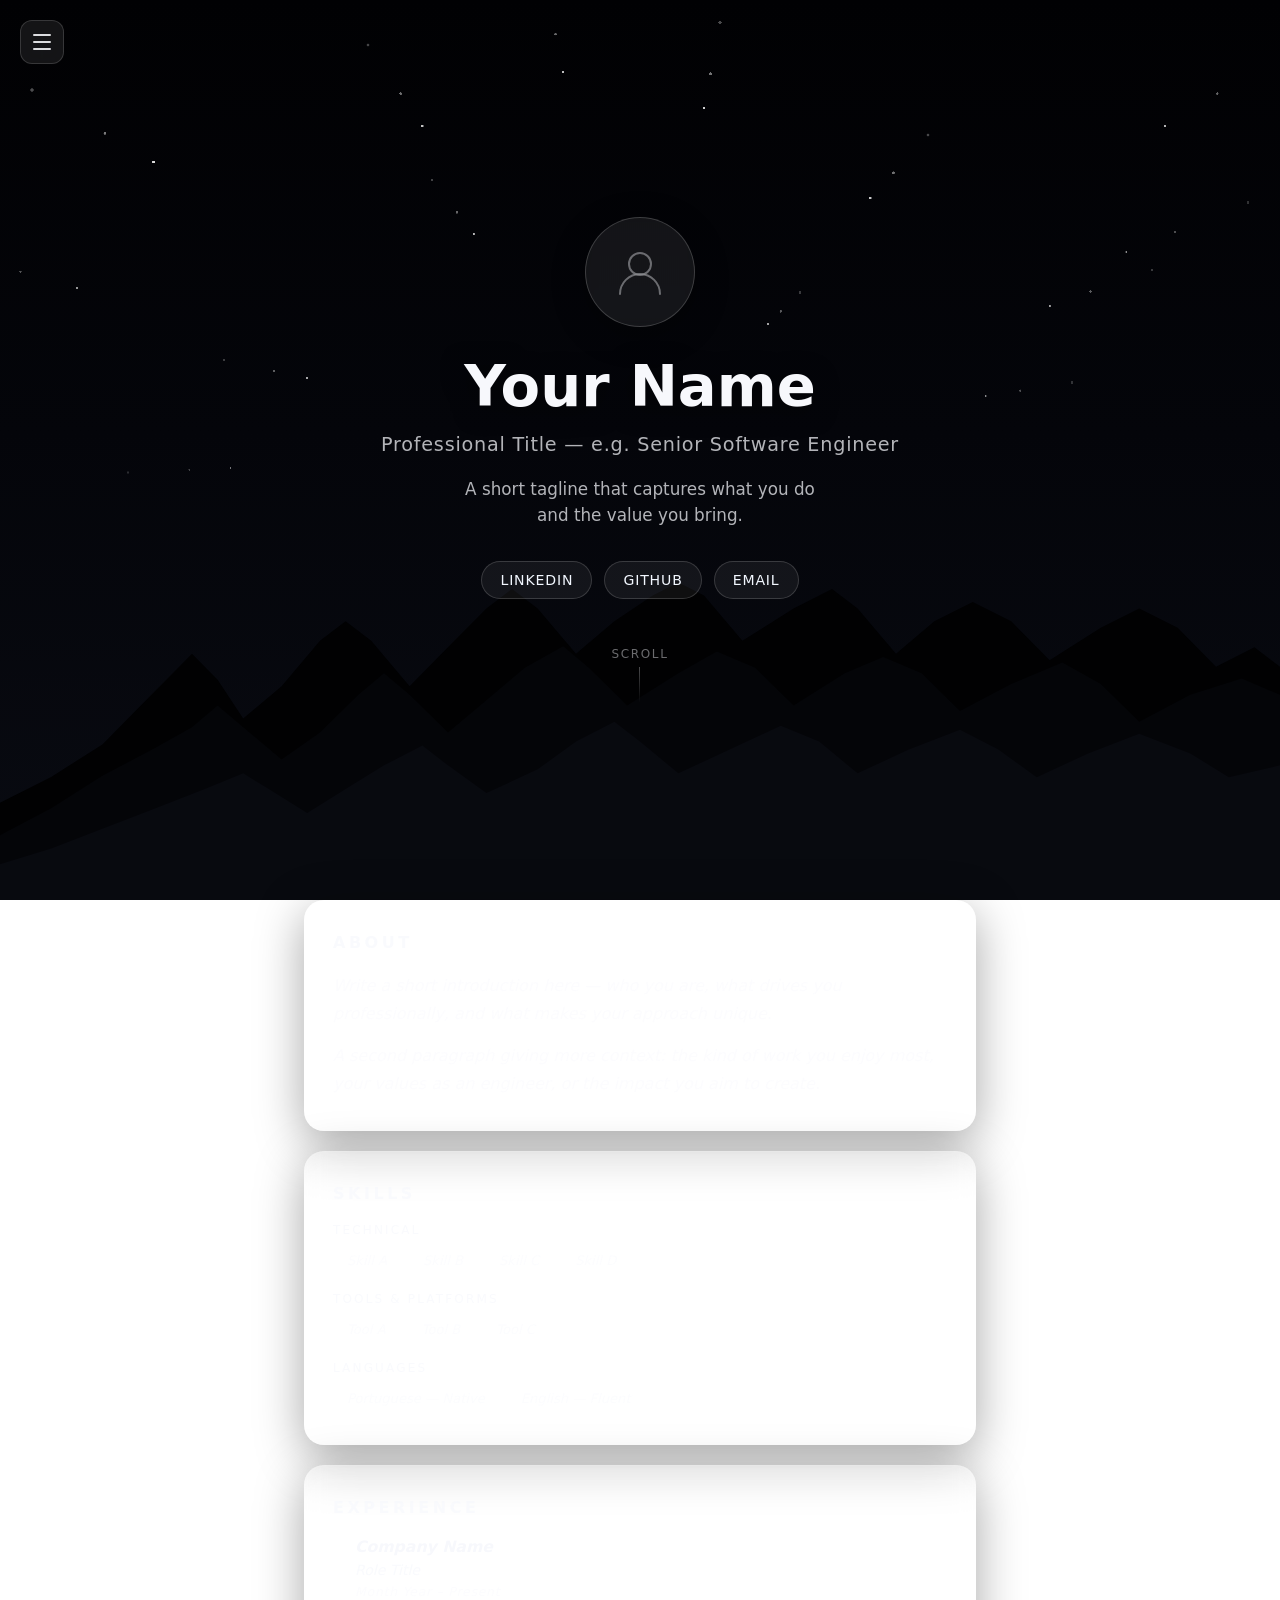
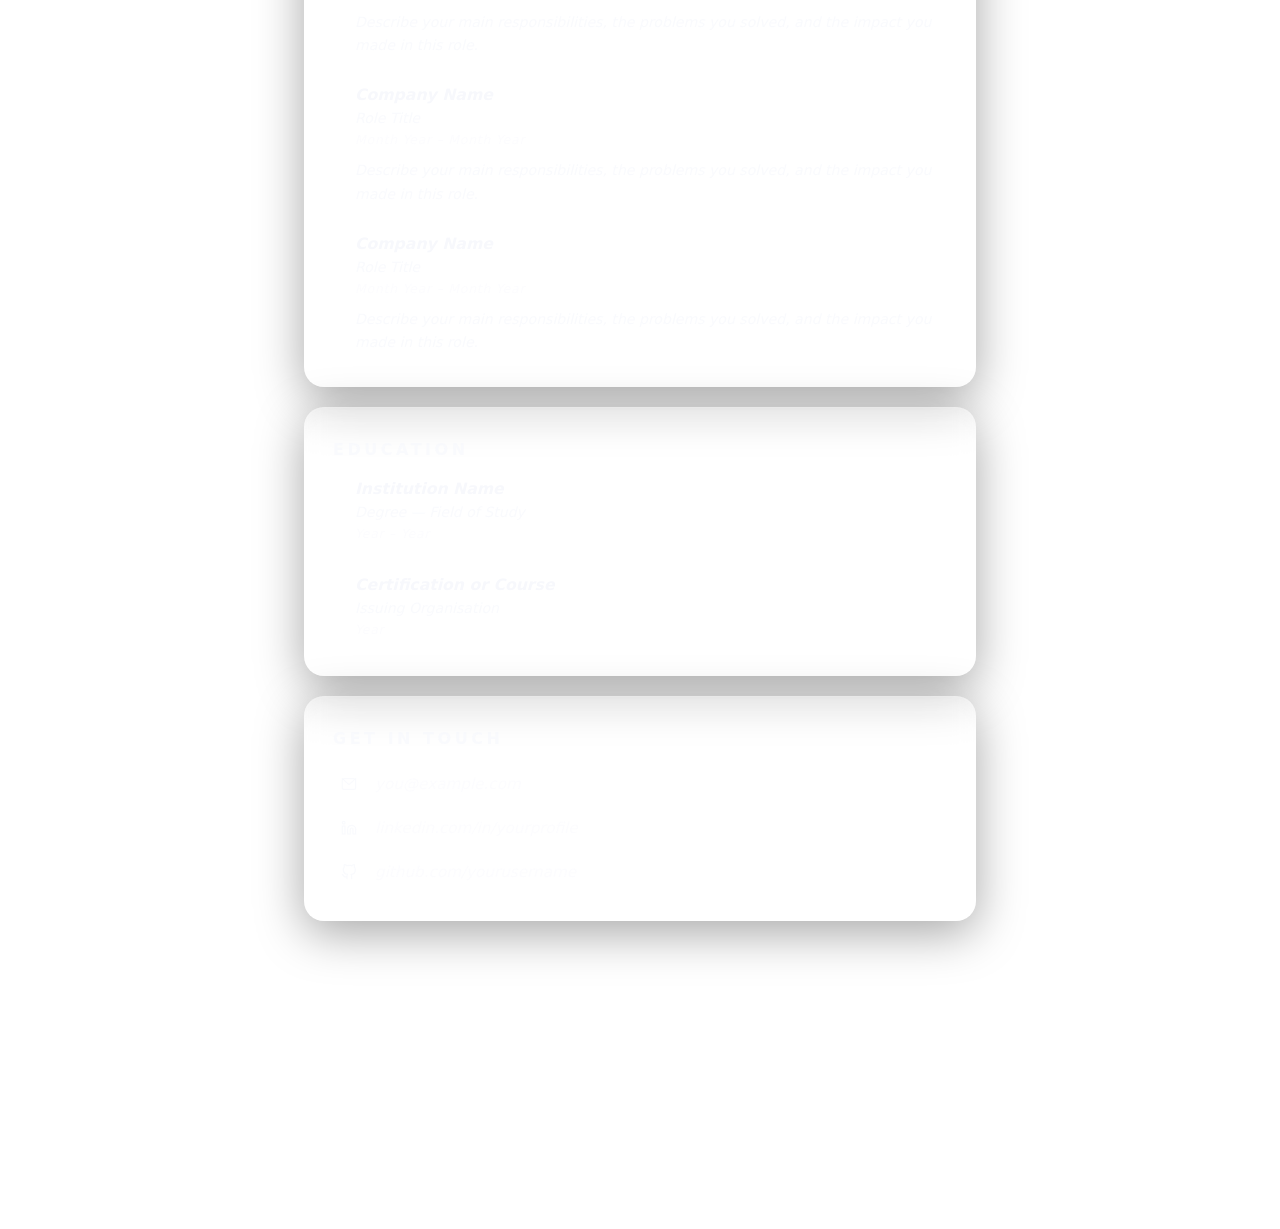
==== aboutme/index.html @ 467efc64 "Menu and about Me page" ====
<!doctype html>
<html lang="en">
<head>
  <meta charset="utf-8">
  <meta name="viewport" content="width=device-width, initial-scale=1">
  <title>About Me — Nando Labs</title>
  <style>
    :root {
      --text: #f7f8fc;
      --muted: rgba(247, 248, 252, 0.72);
      --accent: #f2f7ff;
      --panel: rgba(255,255,255,0.05);
      --panel-border: rgba(255,255,255,0.12);
      --sky-top: #010103;
      --sky-mid: #04050a;
      --sky-bottom: #090b12;
    }

    body.day {
      --sky-top: #1a6db5;
      --sky-mid: #5ba3d0;
      --sky-bottom: #a8d4f0;
    }

    * { box-sizing: border-box; }
    html, body { margin: 0; }

    body {
      font-family: Inter, ui-sans-serif, system-ui, -apple-system, BlinkMacSystemFont, "Segoe UI", sans-serif;
      color: var(--text);
      background: linear-gradient(180deg, var(--sky-top) 0%, var(--sky-mid) 48%, var(--sky-bottom) 100%);
      background-attachment: fixed;
      min-height: 100vh;
    }

    /* Fixed background layer */
    .bg-layer {
      position: fixed;
      inset: 0;
      z-index: 0;
      overflow: hidden;
      pointer-events: none;
    }

    .stars,
    .stars::before,
    .stars::after {
      content: "";
      position: absolute;
      inset: 0;
      background-image:
        radial-gradient(circle at 12% 18%, rgba(255,255,255,.95) 0 1.2px, transparent 1.4px),
        radial-gradient(circle at 24% 42%, rgba(255,255,255,.72) 0 1px, transparent 1.2px),
        radial-gradient(circle at 68% 22%, rgba(255,255,255,.88) 0 1.1px, transparent 1.3px),
        radial-gradient(circle at 82% 34%, rgba(255,255,255,.7) 0 1px, transparent 1.2px),
        radial-gradient(circle at 55% 12%, rgba(255,255,255,.9) 0 1.2px, transparent 1.4px),
        radial-gradient(circle at 91% 14%, rgba(255,255,255,.78) 0 1px, transparent 1.2px),
        radial-gradient(circle at 37% 26%, rgba(255,255,255,.8) 0 1px, transparent 1.2px),
        radial-gradient(circle at 6% 32%, rgba(255,255,255,.65) 0 .9px, transparent 1.1px),
        radial-gradient(circle at 44% 8%, rgba(255,255,255,.82) 0 1px, transparent 1.2px),
        radial-gradient(circle at 77% 44%, rgba(255,255,255,.6) 0 .9px, transparent 1.1px),
        radial-gradient(circle at 18% 52%, rgba(255,255,255,.5) 0 .8px, transparent 1px),
        radial-gradient(circle at 60% 36%, rgba(255,255,255,.7) 0 1px, transparent 1.2px),
        radial-gradient(circle at 33% 14%, rgba(255,255,255,.85) 0 1.1px, transparent 1.3px),
        radial-gradient(circle at 88% 28%, rgba(255,255,255,.6) 0 .9px, transparent 1.1px);
      z-index: 1;
      opacity: .9;
    }

    .stars::before { transform: scale(1.1); opacity: .55; filter: blur(.2px); }
    .stars::after  { transform: scale(1.25); opacity: .35; filter: blur(.4px); }

    body.day .stars,
    body.day .stars::before,
    body.day .stars::after { display: none; }

    .mountains,
    .mountains::before,
    .mountains::after {
      position: absolute;
      left: 0;
      right: 0;
      bottom: 0;
      content: "";
      z-index: 3;
    }

    .mountains {
      height: 36vh;
      background: #020203;
      clip-path: polygon(
        0 100%, 0 70%,
        4% 62%, 8% 52%, 11% 40%, 13% 32%, 15% 24%, 17% 32%, 19% 44%,
        22% 34%, 25% 20%, 27% 14%, 29% 20%, 32% 34%,
        35% 22%, 38% 10%, 40% 4%, 42% 10%, 45% 24%,
        48% 14%, 51% 6%, 53% 2%, 55% 6%, 58% 20%,
        62% 10%, 65% 4%, 67% 10%, 70% 24%,
        73% 14%, 76% 8%, 79% 14%, 82% 26%,
        86% 16%, 89% 10%, 92% 16%, 95% 28%,
        98% 22%, 100% 28%, 100% 100%
      );
      opacity: .95;
    }

    .mountains::before {
      height: 30vh;
      background: #06070a;
      clip-path: polygon(
        0 100%, 0 76%,
        4% 66%, 8% 54%, 12% 44%, 15% 36%, 17% 28%, 19% 36%, 22% 48%,
        25% 38%, 28% 24%, 30% 16%, 32% 24%, 35% 38%,
        38% 26%, 41% 14%, 44% 6%, 46% 14%, 49% 28%,
        53% 16%, 56% 8%, 59% 14%, 62% 28%,
        66% 16%, 69% 10%, 72% 16%, 75% 30%,
        79% 20%, 83% 12%, 86% 20%, 89% 34%,
        93% 24%, 97% 18%, 100% 24%, 100% 100%
      );
      opacity: .9;
    }

    .mountains::after {
      height: 22vh;
      background: #0b0d13;
      clip-path: polygon(
        0 100%, 0 82%,
        4% 74%, 8% 64%, 12% 54%, 16% 44%, 19% 36%, 21% 44%, 24% 56%,
        27% 44%, 30% 32%, 33% 22%, 35% 32%, 38% 46%,
        42% 34%, 45% 20%, 48% 10%, 50% 20%, 53% 36%,
        57% 24%, 61% 12%, 64% 20%, 67% 36%,
        71% 24%, 75% 14%, 78% 24%, 81% 38%,
        85% 26%, 89% 16%, 93% 26%, 96% 38%,
        100% 32%, 100% 100%
      );
      opacity: .75;
    }

    body.day .mountains { background: linear-gradient(180deg, #8BA8B4 0%, #6A8A96 100%); opacity: .88; }
    body.day .mountains::before { background: linear-gradient(180deg, #4A6B40 0%, #354E2C 100%); opacity: .95; }
    body.day .mountains::after  { background: linear-gradient(180deg, #2D4220 0%, #1C2C14 100%); opacity: 1; }

    .sun {
      position: absolute;
      top: 8%;
      right: 8%;
      width: clamp(55px, 7vw, 100px);
      height: clamp(55px, 7vw, 100px);
      border-radius: 50%;
      background: radial-gradient(circle, #fffde0 0%, #ffe566 30%, #ffb700 60%, transparent 78%);
      box-shadow:
        0 0 clamp(30px,4vw,55px) clamp(14px,2vw,28px) rgba(255,205,50,.38),
        0 0 clamp(70px,9vw,120px) clamp(35px,5vw,65px) rgba(255,165,0,.16);
      z-index: 2;
      display: none;
    }
    body.day .sun { display: block; }

    #star-canvas {
      position: absolute;
      inset: 0;
      width: 100%;
      height: 100%;
      z-index: 2;
    }
    body.day #star-canvas { display: none; }

    /* Navigation */
    .nav {
      position: fixed;
      top: 20px;
      left: 20px;
      z-index: 200;
    }

    .nav-toggle {
      width: 44px;
      height: 44px;
      padding: 0;
      background: rgba(255,255,255,.08);
      border: 1px solid rgba(255,255,255,.15);
      border-radius: 12px;
      cursor: pointer;
      display: flex;
      flex-direction: column;
      align-items: center;
      justify-content: center;
      gap: 5px;
      backdrop-filter: blur(8px);
    }

    .nav-toggle span {
      display: block;
      width: 18px;
      height: 2px;
      background: rgba(247,248,252,.88);
      border-radius: 999px;
      transition: transform .22s ease, opacity .2s ease;
      transform-origin: center;
    }

    .nav-toggle[aria-expanded="true"] span:nth-child(1) { transform: translateY(7px) rotate(45deg); }
    .nav-toggle[aria-expanded="true"] span:nth-child(2) { opacity: 0; transform: scaleX(0); }
    .nav-toggle[aria-expanded="true"] span:nth-child(3) { transform: translateY(-7px) rotate(-45deg); }

    .nav-menu {
      position: absolute;
      top: calc(100% + 8px);
      left: 0;
      min-width: 160px;
      background: rgba(255,255,255,.07);
      backdrop-filter: blur(14px);
      border: 1px solid rgba(255,255,255,.13);
      border-radius: 14px;
      padding: 6px;
      display: flex;
      flex-direction: column;
      gap: 2px;
      opacity: 0;
      pointer-events: none;
      transform: translateY(-6px);
      transition: opacity .18s ease, transform .18s ease;
    }

    .nav-menu.open { opacity: 1; pointer-events: all; transform: translateY(0); }

    .nav-link {
      display: block;
      padding: 10px 14px;
      color: rgba(247,248,252,.82);
      text-decoration: none;
      font-size: 14px;
      border-radius: 8px;
      letter-spacing: .02em;
      transition: background .14s, color .14s;
    }

    .nav-link:hover  { background: rgba(255,255,255,.1); color: #fff; }
    .nav-link.active { background: rgba(255,255,255,.12); color: #fff; }

    /* Content */
    .content {
      position: relative;
      z-index: 10;
      max-width: 720px;
      margin: 0 auto;
      padding: 0 24px 32vh;
    }

    /* Hero */
    .hero {
      min-height: 100vh;
      display: flex;
      flex-direction: column;
      align-items: center;
      justify-content: center;
      text-align: center;
      padding: 80px 0 60px;
      gap: 0;
    }

    .avatar {
      width: 110px;
      height: 110px;
      border-radius: 50%;
      background: rgba(255,255,255,.07);
      border: 1px solid rgba(255,255,255,.18);
      backdrop-filter: blur(6px);
      display: flex;
      align-items: center;
      justify-content: center;
      margin-bottom: 28px;
      box-shadow: 0 8px 32px rgba(0,0,0,.35);
      overflow: hidden;
    }

    .avatar svg { width: 56px; height: 56px; opacity: .55; }

    .hero h1 {
      margin: 0 0 10px;
      font-size: clamp(2rem, 5vw, 3.6rem);
      font-weight: 700;
      line-height: 1.1;
      text-shadow: 0 4px 24px rgba(0,0,0,.55);
    }

    .hero-title {
      margin: 0 0 14px;
      font-size: clamp(.95rem, 2vw, 1.2rem);
      color: var(--muted);
      letter-spacing: .04em;
    }

    .hero-tagline {
      margin: 0 0 32px;
      font-size: clamp(.9rem, 1.8vw, 1.05rem);
      color: var(--muted);
      max-width: 36ch;
      line-height: 1.6;
    }

    .hero-links {
      display: flex;
      gap: 12px;
      flex-wrap: wrap;
      justify-content: center;
    }

    .hero-link {
      display: inline-flex;
      align-items: center;
      gap: 7px;
      padding: 10px 18px;
      border-radius: 999px;
      font-size: .88rem;
      letter-spacing: .06em;
      text-transform: uppercase;
      color: var(--accent);
      background: rgba(255,255,255,.06);
      border: 1px solid rgba(255,255,255,.16);
      text-decoration: none;
      transition: background .15s, border-color .15s;
    }

    .hero-link:hover {
      background: rgba(255,255,255,.12);
      border-color: rgba(255,255,255,.28);
    }

    .scroll-hint {
      margin-top: 48px;
      display: flex;
      flex-direction: column;
      align-items: center;
      gap: 6px;
      color: var(--muted);
      font-size: .75rem;
      letter-spacing: .14em;
      text-transform: uppercase;
      opacity: .6;
    }

    .scroll-hint::after {
      content: "";
      display: block;
      width: 1px;
      height: 36px;
      background: linear-gradient(180deg, rgba(247,248,252,.5), transparent);
    }

    /* Section cards */
    .section {
      margin-bottom: 20px;
      padding: 32px 28px;
      border: 1px solid var(--panel-border);
      background: var(--panel);
      backdrop-filter: blur(10px);
      border-radius: 20px;
      box-shadow: 0 12px 48px rgba(0,0,0,.35);
    }

    body.day .section {
      --panel: rgba(10,30,80,0.28);
      --panel-border: rgba(255,255,255,0.18);
      box-shadow: 0 12px 48px rgba(0,15,60,.22);
    }

    .section h2 {
      margin: 0 0 20px;
      font-size: 1rem;
      font-weight: 600;
      letter-spacing: .22em;
      text-transform: uppercase;
      color: var(--muted);
    }

    /* Placeholder text style */
    .placeholder {
      color: rgba(247,248,252,.38);
      font-style: italic;
    }

    p { margin: 0 0 14px; line-height: 1.75; }
    p:last-child { margin-bottom: 0; }

    /* Skills */
    .skill-group { margin-bottom: 18px; }
    .skill-group:last-child { margin-bottom: 0; }

    .skill-label {
      display: block;
      font-size: .75rem;
      letter-spacing: .18em;
      text-transform: uppercase;
      color: var(--muted);
      margin-bottom: 10px;
    }

    .pills {
      display: flex;
      flex-wrap: wrap;
      gap: 8px;
    }

    .pill {
      padding: 5px 13px;
      border-radius: 999px;
      font-size: .82rem;
      background: rgba(255,255,255,.07);
      border: 1px solid rgba(255,255,255,.12);
      color: rgba(247,248,252,.82);
    }

    .pill.placeholder {
      opacity: .45;
      font-style: italic;
      border-style: dashed;
    }

    /* Timeline */
    .timeline { display: flex; flex-direction: column; gap: 28px; }

    .tl-entry {
      display: grid;
      grid-template-columns: 1fr;
      gap: 6px;
      padding-left: 20px;
      border-left: 2px solid rgba(255,255,255,.12);
      position: relative;
    }

    .tl-entry::before {
      content: "";
      position: absolute;
      left: -5px;
      top: 6px;
      width: 8px;
      height: 8px;
      border-radius: 50%;
      background: rgba(255,255,255,.35);
    }

    .tl-org {
      font-weight: 600;
      font-size: .98rem;
      color: var(--text);
    }

    .tl-role {
      font-size: .88rem;
      color: var(--muted);
    }

    .tl-date {
      font-size: .78rem;
      letter-spacing: .06em;
      color: rgba(247,248,252,.4);
      margin-bottom: 6px;
    }

    .tl-desc {
      font-size: .88rem;
      color: var(--muted);
      line-height: 1.65;
      margin: 0;
    }

    /* Contact */
    .contact-list {
      display: flex;
      flex-direction: column;
      gap: 12px;
    }

    .contact-link {
      display: inline-flex;
      align-items: center;
      gap: 10px;
      color: rgba(247,248,252,.78);
      text-decoration: none;
      font-size: .95rem;
      transition: color .14s;
    }

    .contact-link:hover { color: #fff; }

    .contact-link .icon {
      width: 32px;
      height: 32px;
      border-radius: 8px;
      background: rgba(255,255,255,.07);
      border: 1px solid rgba(255,255,255,.12);
      display: flex;
      align-items: center;
      justify-content: center;
      flex-shrink: 0;
    }

    .contact-link .icon svg { width: 16px; height: 16px; }

    @media (max-width: 640px) {
      .content { padding: 0 16px 32vh; }
      .section  { padding: 24px 18px; border-radius: 16px; }
      .hero h1  { font-size: 2rem; }
    }
  </style>
</head>
<body>
  <div class="bg-layer" aria-hidden="true">
    <div class="stars"></div>
    <div class="mountains"></div>
    <div class="sun"></div>
    <canvas id="star-canvas"></canvas>
  </div>

  <nav class="nav" aria-label="Main navigation">
    <button class="nav-toggle" id="nav-toggle" aria-expanded="false" aria-label="Toggle navigation">
      <span></span><span></span><span></span>
    </button>
    <div class="nav-menu" id="nav-menu" role="menu">
      <a href="/" class="nav-link" role="menuitem">Home</a>
      <a href="/aboutme/" class="nav-link active" role="menuitem">About me</a>
    </div>
  </nav>

  <main class="content">

    <!-- Hero -->
    <section class="hero">
      <div class="avatar" aria-label="Profile photo placeholder">
        <svg viewBox="0 0 56 56" fill="none" xmlns="http://www.w3.org/2000/svg" aria-hidden="true">
          <circle cx="28" cy="20" r="11" stroke="rgba(247,248,252,.7)" stroke-width="2"/>
          <path d="M8 50c0-11.046 8.954-20 20-20s20 8.954 20 20" stroke="rgba(247,248,252,.7)" stroke-width="2" stroke-linecap="round"/>
        </svg>
      </div>
      <h1>Your Name</h1>
      <p class="hero-title">Professional Title &mdash; e.g. Senior Software Engineer</p>
      <p class="hero-tagline">A short tagline that captures what you do and the value you bring.</p>
      <div class="hero-links">
        <a href="#" class="hero-link">LinkedIn</a>
        <a href="#" class="hero-link">GitHub</a>
        <a href="mailto:#" class="hero-link">Email</a>
      </div>
      <div class="scroll-hint">Scroll</div>
    </section>

    <!-- About -->
    <section class="section" aria-label="About">
      <h2>About</h2>
      <p class="placeholder">Write a short introduction here — who you are, what drives you professionally, and what makes your approach unique.</p>
      <p class="placeholder">A second paragraph giving more context: the kind of work you enjoy most, your values as an engineer, or the impact you aim to create.</p>
    </section>

    <!-- Skills -->
    <section class="section" aria-label="Skills">
      <h2>Skills</h2>
      <div class="skill-group">
        <span class="skill-label">Technical</span>
        <div class="pills">
          <span class="pill placeholder">Skill A</span>
          <span class="pill placeholder">Skill B</span>
          <span class="pill placeholder">Skill C</span>
          <span class="pill placeholder">Skill D</span>
        </div>
      </div>
      <div class="skill-group">
        <span class="skill-label">Tools &amp; Platforms</span>
        <div class="pills">
          <span class="pill placeholder">Tool A</span>
          <span class="pill placeholder">Tool B</span>
          <span class="pill placeholder">Tool C</span>
        </div>
      </div>
      <div class="skill-group">
        <span class="skill-label">Languages</span>
        <div class="pills">
          <span class="pill placeholder">Portuguese — Native</span>
          <span class="pill placeholder">English — Fluent</span>
        </div>
      </div>
    </section>

    <!-- Experience -->
    <section class="section" aria-label="Experience">
      <h2>Experience</h2>
      <div class="timeline">
        <div class="tl-entry">
          <span class="tl-org placeholder">Company Name</span>
          <span class="tl-role placeholder">Role Title</span>
          <span class="tl-date placeholder">Month Year &ndash; Present</span>
          <p class="tl-desc placeholder">Describe your main responsibilities, the problems you solved, and the impact you made in this role.</p>
        </div>
        <div class="tl-entry">
          <span class="tl-org placeholder">Company Name</span>
          <span class="tl-role placeholder">Role Title</span>
          <span class="tl-date placeholder">Month Year &ndash; Month Year</span>
          <p class="tl-desc placeholder">Describe your main responsibilities, the problems you solved, and the impact you made in this role.</p>
        </div>
        <div class="tl-entry">
          <span class="tl-org placeholder">Company Name</span>
          <span class="tl-role placeholder">Role Title</span>
          <span class="tl-date placeholder">Month Year &ndash; Month Year</span>
          <p class="tl-desc placeholder">Describe your main responsibilities, the problems you solved, and the impact you made in this role.</p>
        </div>
      </div>
    </section>

    <!-- Education -->
    <section class="section" aria-label="Education">
      <h2>Education</h2>
      <div class="timeline">
        <div class="tl-entry">
          <span class="tl-org placeholder">Institution Name</span>
          <span class="tl-role placeholder">Degree &mdash; Field of Study</span>
          <span class="tl-date placeholder">Year &ndash; Year</span>
        </div>
        <div class="tl-entry">
          <span class="tl-org placeholder">Certification or Course</span>
          <span class="tl-role placeholder">Issuing Organisation</span>
          <span class="tl-date placeholder">Year</span>
        </div>
      </div>
    </section>

    <!-- Contact -->
    <section class="section" aria-label="Contact">
      <h2>Get in touch</h2>
      <div class="contact-list">
        <a href="mailto:you@example.com" class="contact-link">
          <span class="icon">
            <svg viewBox="0 0 24 24" fill="none" stroke="currentColor" stroke-width="1.8" stroke-linecap="round" stroke-linejoin="round" aria-hidden="true">
              <rect x="2" y="4" width="20" height="16" rx="2"/><polyline points="2,4 12,13 22,4"/>
            </svg>
          </span>
          <span class="placeholder">you@example.com</span>
        </a>
        <a href="#" class="contact-link">
          <span class="icon">
            <svg viewBox="0 0 24 24" fill="none" stroke="currentColor" stroke-width="1.8" stroke-linecap="round" stroke-linejoin="round" aria-hidden="true">
              <path d="M16 8a6 6 0 0 1 6 6v7h-4v-7a2 2 0 0 0-2-2 2 2 0 0 0-2 2v7h-4v-7a6 6 0 0 1 6-6z"/><rect x="2" y="9" width="4" height="12"/><circle cx="4" cy="4" r="2"/>
            </svg>
          </span>
          <span class="placeholder">linkedin.com/in/yourprofile</span>
        </a>
        <a href="#" class="contact-link">
          <span class="icon">
            <svg viewBox="0 0 24 24" fill="none" stroke="currentColor" stroke-width="1.8" stroke-linecap="round" stroke-linejoin="round" aria-hidden="true">
              <path d="M9 19c-5 1.5-5-2.5-7-3m14 6v-3.87a3.37 3.37 0 0 0-.94-2.61c3.14-.35 6.44-1.54 6.44-7A5.44 5.44 0 0 0 20 4.77 5.07 5.07 0 0 0 19.91 1S18.73.65 16 2.48a13.38 13.38 0 0 0-7 0C6.27.65 5.09 1 5.09 1A5.07 5.07 0 0 0 5 4.77a5.44 5.44 0 0 0-1.5 3.78c0 5.42 3.3 6.61 6.44 7A3.37 3.37 0 0 0 9 18.13V22"/>
            </svg>
          </span>
          <span class="placeholder">github.com/yourusername</span>
        </a>
      </div>
    </section>

  </main>

  <script>
    // Portugal (Lisbon) timezone: night 20:00–08:00, day 08:00–20:00
    function getLisbonHour() {
      return +new Intl.DateTimeFormat('en-US', {
        timeZone: 'Europe/Lisbon',
        hour: 'numeric',
        hour12: false
      }).format(new Date());
    }

    function applyTimeOfDay() {
      const h = getLisbonHour();
      const night = h >= 20 || h < 8;
      document.body.classList.toggle('night', night);
      document.body.classList.toggle('day', !night);
    }

    applyTimeOfDay();
    setInterval(applyTimeOfDay, 60_000);

    // Canvas shooting stars
    (function () {
      const canvas = document.getElementById('star-canvas');
      const ctx = canvas.getContext('2d');
      let W, H, stars, lastTime;

      function resize() {
        W = canvas.width = window.innerWidth;
        H = canvas.height = window.innerHeight;
      }

      class ShootingStar {
        constructor(initial) { this._init(initial); }

        _init(initial) {
          this.waiting = true;
          this.elapsed = 0;
          this.progress = 0;
          this.done = false;
          this.delay = (initial ? Math.random() * 12 : 3 + Math.random() * 10) * 1000;
          this._place();
        }

        _place() {
          this.startX = W * (0.05 + Math.random() * 0.8);
          this.startY = H * (0.02 + Math.random() * 0.35);
          const deg = 22 + Math.random() * 22;
          this.angle = deg * Math.PI / 180;
          this.speed = 380 + Math.random() * 420;
          this.maxTrail = 70 + Math.random() * 160;
          this.lineWidth = 1 + Math.random() * 1.4;
          const totalDist = this.maxTrail + Math.max(W, H) * 0.25;
          this.totalDuration = totalDist / this.speed * 1000;
        }

        update(dt) {
          if (this.done) return;
          if (this.waiting) {
            this.elapsed += dt;
            if (this.elapsed >= this.delay) {
              this.waiting = false;
              this.elapsed = 0;
              this._place();
            }
            return;
          }
          this.elapsed += dt;
          this.progress = this.elapsed / this.totalDuration;
          if (this.progress >= 1) this.done = true;
        }

        draw() {
          if (this.waiting || this.done) return;
          const dist = (this.elapsed / 1000) * this.speed;
          const headX = this.startX + Math.cos(this.angle) * dist;
          const headY = this.startY + Math.sin(this.angle) * dist;
          const p = this.progress;
          const opacity = p < 0.08 ? p / 0.08 : p > 0.62 ? Math.max(0, 1 - (p - 0.62) / 0.38) : 1;
          if (opacity < 0.01) return;
          const trailLen = Math.min(this.maxTrail, dist);
          const tailX = headX - Math.cos(this.angle) * trailLen;
          const tailY = headY - Math.sin(this.angle) * trailLen;
          const grad = ctx.createLinearGradient(tailX, tailY, headX, headY);
          grad.addColorStop(0,    'rgba(200,225,255,0)');
          grad.addColorStop(0.45, `rgba(210,232,255,${opacity * 0.3})`);
          grad.addColorStop(0.8,  `rgba(240,248,255,${opacity * 0.72})`);
          grad.addColorStop(1,    `rgba(255,255,255,${opacity})`);
          ctx.save();
          ctx.beginPath();
          ctx.moveTo(tailX, tailY);
          ctx.lineTo(headX, headY);
          ctx.strokeStyle = grad;
          ctx.lineWidth = this.lineWidth;
          ctx.lineCap = 'round';
          ctx.stroke();
          const r = 3 + this.lineWidth * 1.5;
          const glow = ctx.createRadialGradient(headX, headY, 0, headX, headY, r * 3.5);
          glow.addColorStop(0,    `rgba(255,255,255,${opacity})`);
          glow.addColorStop(0.35, `rgba(210,235,255,${opacity * 0.55})`);
          glow.addColorStop(1,    'rgba(180,220,255,0)');
          ctx.beginPath();
          ctx.arc(headX, headY, r * 3.5, 0, Math.PI * 2);
          ctx.fillStyle = glow;
          ctx.fill();
          ctx.restore();
        }
      }

      function loop(ts) {
        requestAnimationFrame(loop);
        if (document.body.classList.contains('day')) {
          ctx.clearRect(0, 0, W, H);
          lastTime = ts;
          return;
        }
        const dt = lastTime == null ? 0 : ts - lastTime;
        lastTime = ts;
        ctx.clearRect(0, 0, W, H);
        for (const s of stars) {
          s.update(dt);
          s.draw();
          if (s.done) s._init(false);
        }
      }

      function init() {
        resize();
        stars = Array.from({ length: 6 }, () => new ShootingStar(true));
        lastTime = null;
        requestAnimationFrame(loop);
      }

      window.addEventListener('resize', resize);
      if (document.readyState === 'loading') {
        document.addEventListener('DOMContentLoaded', init);
      } else {
        init();
      }
    })();

    // Navigation toggle
    (function () {
      const toggle = document.getElementById('nav-toggle');
      const menu   = document.getElementById('nav-menu');

      toggle.addEventListener('click', () => {
        const open = menu.classList.toggle('open');
        toggle.setAttribute('aria-expanded', open);
      });

      document.addEventListener('click', e => {
        if (!toggle.contains(e.target) && !menu.contains(e.target)) {
          menu.classList.remove('open');
          toggle.setAttribute('aria-expanded', 'false');
        }
      });

      document.addEventListener('keydown', e => {
        if (e.key === 'Escape') {
          menu.classList.remove('open');
          toggle.setAttribute('aria-expanded', 'false');
          toggle.focus();
        }
      });
    })();
  </script>
</body>
</html>
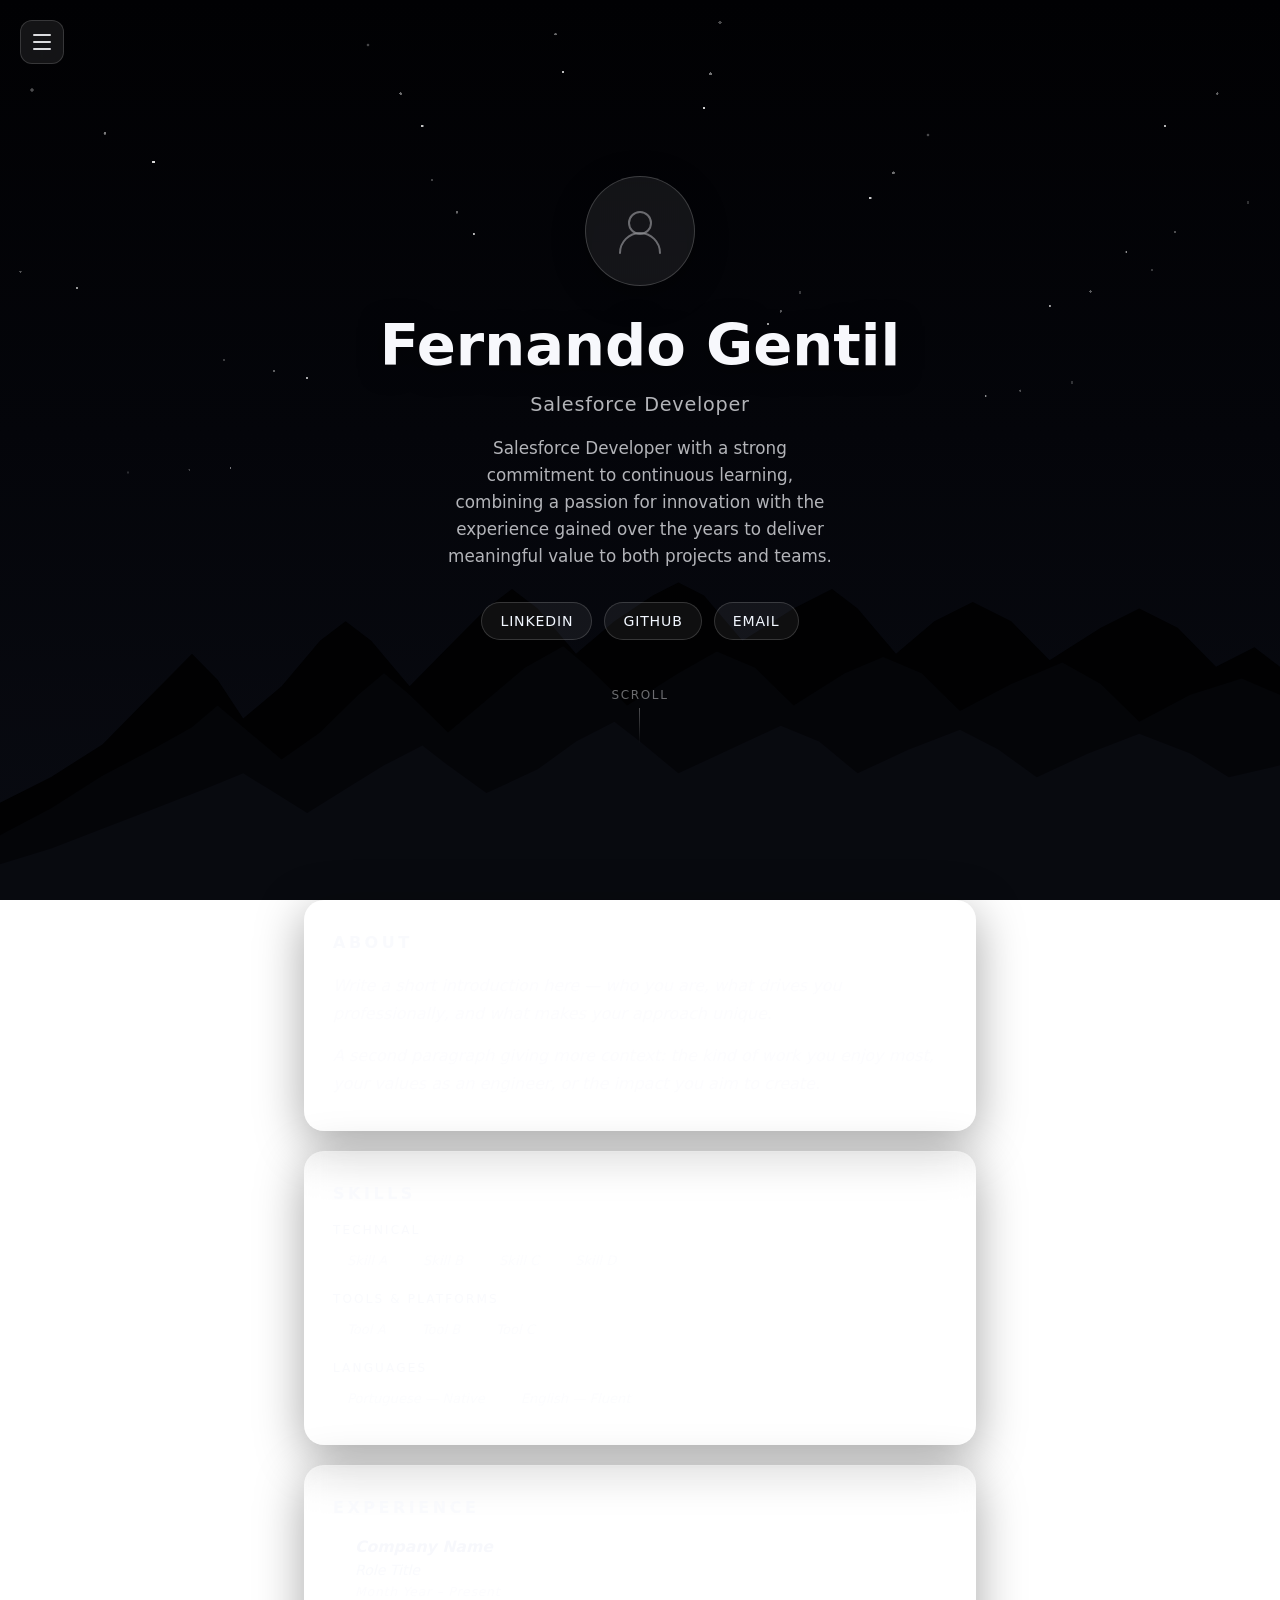
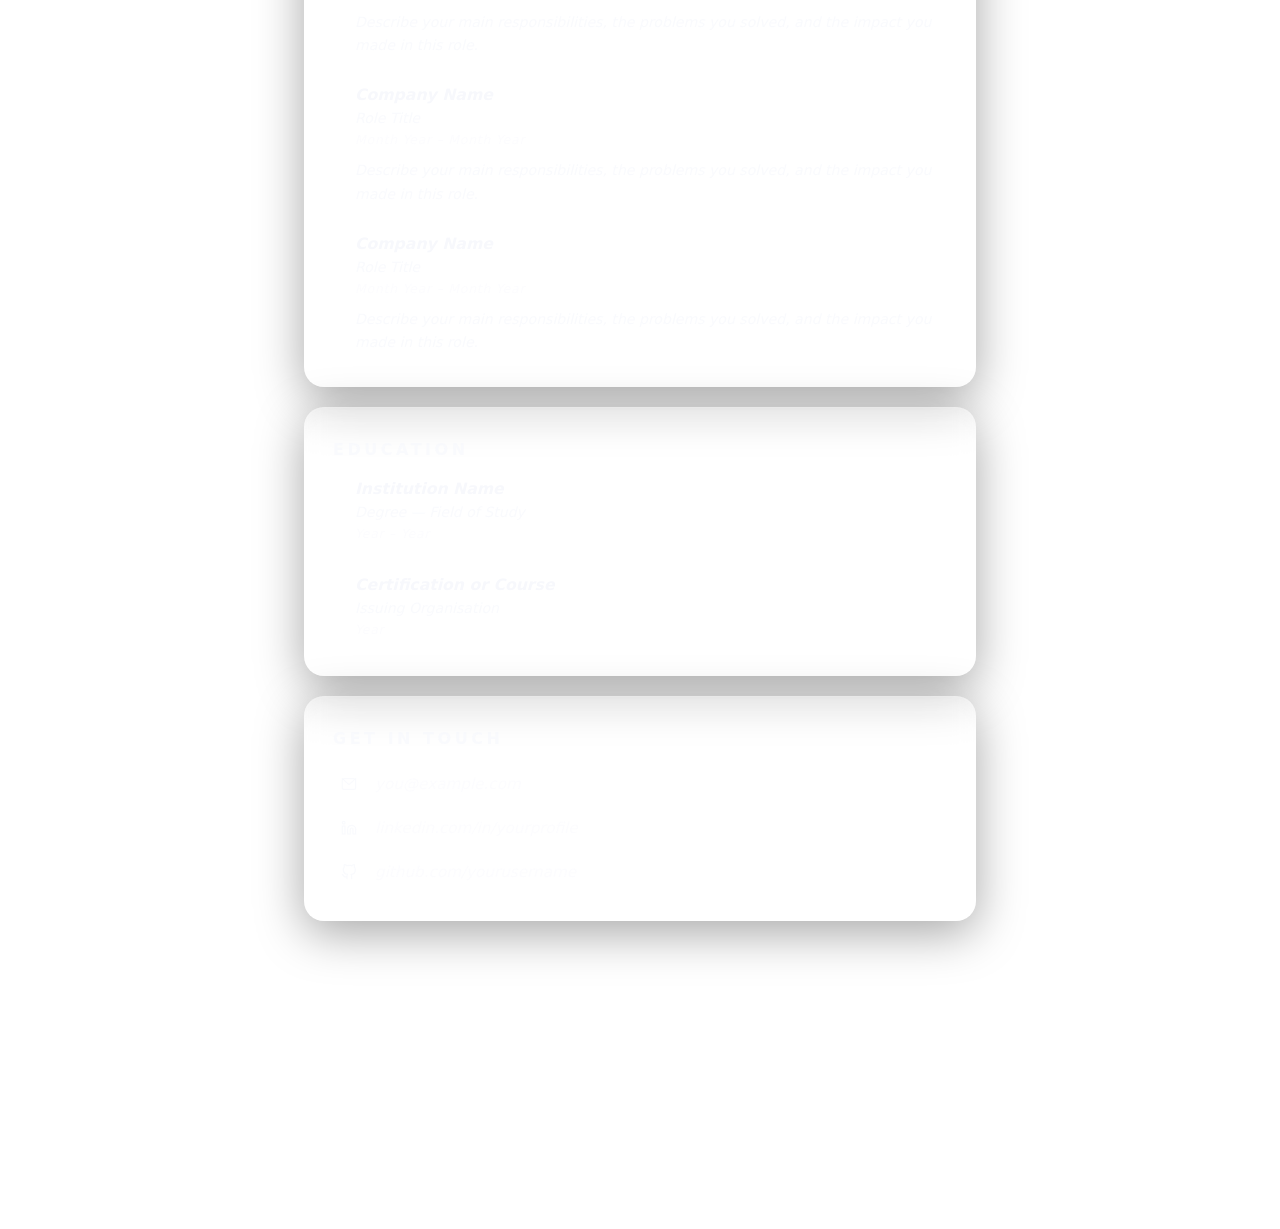
==== commit 766ad580: "Updated about me page" ====
--- a/aboutme/index.html
+++ b/aboutme/index.html
@@ -531,9 +531,9 @@
           <path d="M8 50c0-11.046 8.954-20 20-20s20 8.954 20 20" stroke="rgba(247,248,252,.7)" stroke-width="2" stroke-linecap="round"/>
         </svg>
       </div>
-      <h1>Your Name</h1>
-      <p class="hero-title">Professional Title &mdash; e.g. Senior Software Engineer</p>
-      <p class="hero-tagline">A short tagline that captures what you do and the value you bring.</p>
+      <h1>Fernando Gentil</h1>
+      <p class="hero-title">Salesforce Developer</p>
+      <p class="hero-tagline">Salesforce Developer with a strong commitment to continuous learning, combining a passion for innovation with the experience gained over the years to deliver meaningful value to both projects and teams.</p>
       <div class="hero-links">
         <a href="#" class="hero-link">LinkedIn</a>
         <a href="#" class="hero-link">GitHub</a>
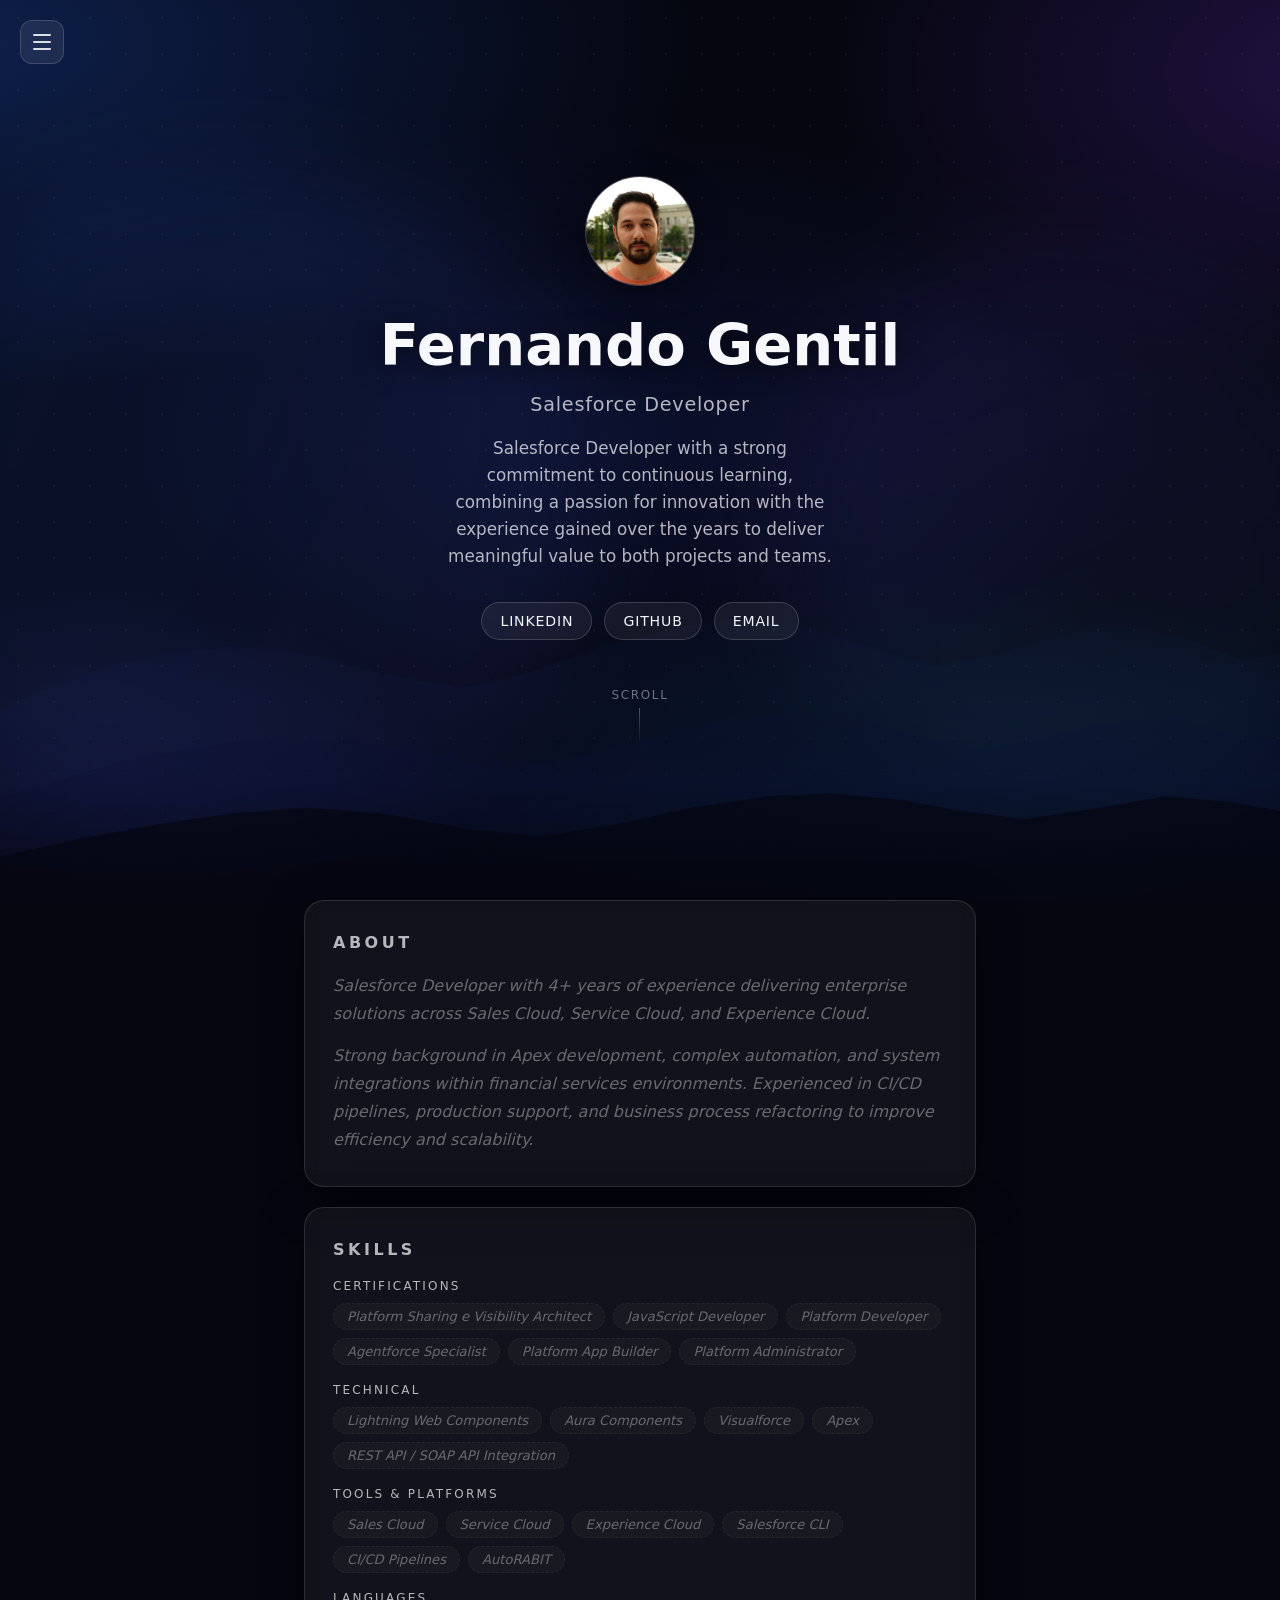
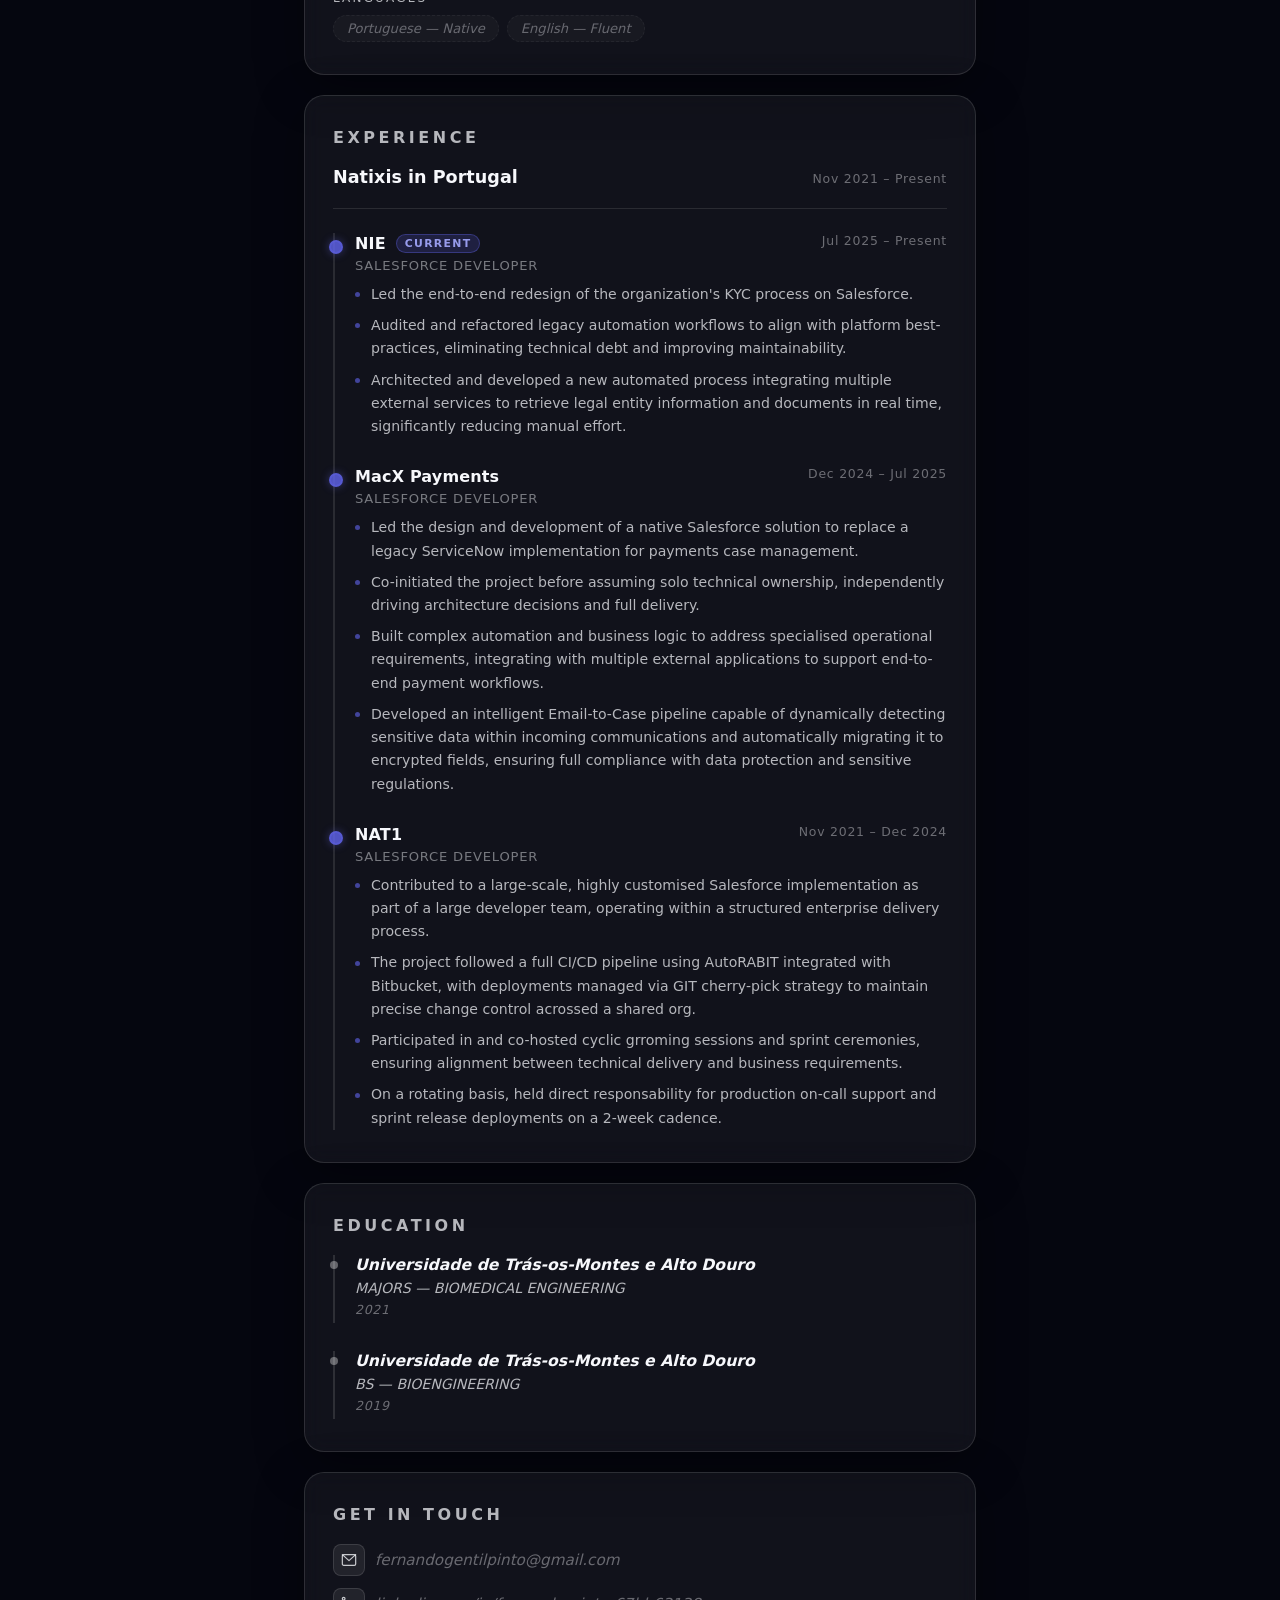
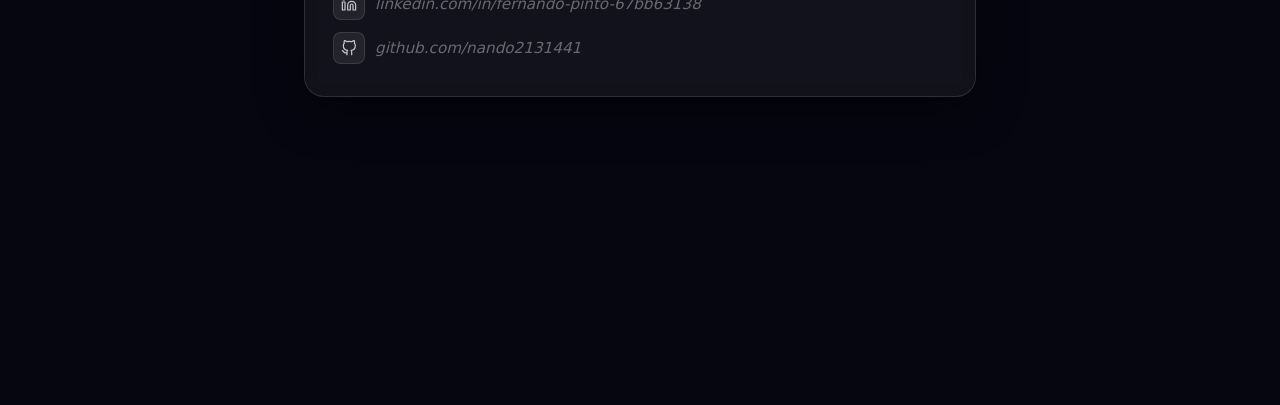
==== commit 37b3dcf3: "Nando-Labs V1" ====
--- a/aboutme/index.html
+++ b/aboutme/index.html
@@ -4,504 +4,7 @@
   <meta charset="utf-8">
   <meta name="viewport" content="width=device-width, initial-scale=1">
   <title>About Me — Nando Labs</title>
-  <style>
-    :root {
-      --text: #f7f8fc;
-      --muted: rgba(247, 248, 252, 0.72);
-      --accent: #f2f7ff;
-      --panel: rgba(255,255,255,0.05);
-      --panel-border: rgba(255,255,255,0.12);
-      --sky-top: #010103;
-      --sky-mid: #04050a;
-      --sky-bottom: #090b12;
-    }
-
-    body.day {
-      --sky-top: #1a6db5;
-      --sky-mid: #5ba3d0;
-      --sky-bottom: #a8d4f0;
-    }
-
-    * { box-sizing: border-box; }
-    html, body { margin: 0; }
-
-    body {
-      font-family: Inter, ui-sans-serif, system-ui, -apple-system, BlinkMacSystemFont, "Segoe UI", sans-serif;
-      color: var(--text);
-      background: linear-gradient(180deg, var(--sky-top) 0%, var(--sky-mid) 48%, var(--sky-bottom) 100%);
-      background-attachment: fixed;
-      min-height: 100vh;
-    }
-
-    /* Fixed background layer */
-    .bg-layer {
-      position: fixed;
-      inset: 0;
-      z-index: 0;
-      overflow: hidden;
-      pointer-events: none;
-    }
-
-    .stars,
-    .stars::before,
-    .stars::after {
-      content: "";
-      position: absolute;
-      inset: 0;
-      background-image:
-        radial-gradient(circle at 12% 18%, rgba(255,255,255,.95) 0 1.2px, transparent 1.4px),
-        radial-gradient(circle at 24% 42%, rgba(255,255,255,.72) 0 1px, transparent 1.2px),
-        radial-gradient(circle at 68% 22%, rgba(255,255,255,.88) 0 1.1px, transparent 1.3px),
-        radial-gradient(circle at 82% 34%, rgba(255,255,255,.7) 0 1px, transparent 1.2px),
-        radial-gradient(circle at 55% 12%, rgba(255,255,255,.9) 0 1.2px, transparent 1.4px),
-        radial-gradient(circle at 91% 14%, rgba(255,255,255,.78) 0 1px, transparent 1.2px),
-        radial-gradient(circle at 37% 26%, rgba(255,255,255,.8) 0 1px, transparent 1.2px),
-        radial-gradient(circle at 6% 32%, rgba(255,255,255,.65) 0 .9px, transparent 1.1px),
-        radial-gradient(circle at 44% 8%, rgba(255,255,255,.82) 0 1px, transparent 1.2px),
-        radial-gradient(circle at 77% 44%, rgba(255,255,255,.6) 0 .9px, transparent 1.1px),
-        radial-gradient(circle at 18% 52%, rgba(255,255,255,.5) 0 .8px, transparent 1px),
-        radial-gradient(circle at 60% 36%, rgba(255,255,255,.7) 0 1px, transparent 1.2px),
-        radial-gradient(circle at 33% 14%, rgba(255,255,255,.85) 0 1.1px, transparent 1.3px),
-        radial-gradient(circle at 88% 28%, rgba(255,255,255,.6) 0 .9px, transparent 1.1px);
-      z-index: 1;
-      opacity: .9;
-    }
-
-    .stars::before { transform: scale(1.1); opacity: .55; filter: blur(.2px); }
-    .stars::after  { transform: scale(1.25); opacity: .35; filter: blur(.4px); }
-
-    body.day .stars,
-    body.day .stars::before,
-    body.day .stars::after { display: none; }
-
-    .mountains,
-    .mountains::before,
-    .mountains::after {
-      position: absolute;
-      left: 0;
-      right: 0;
-      bottom: 0;
-      content: "";
-      z-index: 3;
-    }
-
-    .mountains {
-      height: 36vh;
-      background: #020203;
-      clip-path: polygon(
-        0 100%, 0 70%,
-        4% 62%, 8% 52%, 11% 40%, 13% 32%, 15% 24%, 17% 32%, 19% 44%,
-        22% 34%, 25% 20%, 27% 14%, 29% 20%, 32% 34%,
-        35% 22%, 38% 10%, 40% 4%, 42% 10%, 45% 24%,
-        48% 14%, 51% 6%, 53% 2%, 55% 6%, 58% 20%,
-        62% 10%, 65% 4%, 67% 10%, 70% 24%,
-        73% 14%, 76% 8%, 79% 14%, 82% 26%,
-        86% 16%, 89% 10%, 92% 16%, 95% 28%,
-        98% 22%, 100% 28%, 100% 100%
-      );
-      opacity: .95;
-    }
-
-    .mountains::before {
-      height: 30vh;
-      background: #06070a;
-      clip-path: polygon(
-        0 100%, 0 76%,
-        4% 66%, 8% 54%, 12% 44%, 15% 36%, 17% 28%, 19% 36%, 22% 48%,
-        25% 38%, 28% 24%, 30% 16%, 32% 24%, 35% 38%,
-        38% 26%, 41% 14%, 44% 6%, 46% 14%, 49% 28%,
-        53% 16%, 56% 8%, 59% 14%, 62% 28%,
-        66% 16%, 69% 10%, 72% 16%, 75% 30%,
-        79% 20%, 83% 12%, 86% 20%, 89% 34%,
-        93% 24%, 97% 18%, 100% 24%, 100% 100%
-      );
-      opacity: .9;
-    }
-
-    .mountains::after {
-      height: 22vh;
-      background: #0b0d13;
-      clip-path: polygon(
-        0 100%, 0 82%,
-        4% 74%, 8% 64%, 12% 54%, 16% 44%, 19% 36%, 21% 44%, 24% 56%,
-        27% 44%, 30% 32%, 33% 22%, 35% 32%, 38% 46%,
-        42% 34%, 45% 20%, 48% 10%, 50% 20%, 53% 36%,
-        57% 24%, 61% 12%, 64% 20%, 67% 36%,
-        71% 24%, 75% 14%, 78% 24%, 81% 38%,
-        85% 26%, 89% 16%, 93% 26%, 96% 38%,
-        100% 32%, 100% 100%
-      );
-      opacity: .75;
-    }
-
-    body.day .mountains { background: linear-gradient(180deg, #8BA8B4 0%, #6A8A96 100%); opacity: .88; }
-    body.day .mountains::before { background: linear-gradient(180deg, #4A6B40 0%, #354E2C 100%); opacity: .95; }
-    body.day .mountains::after  { background: linear-gradient(180deg, #2D4220 0%, #1C2C14 100%); opacity: 1; }
-
-    .sun {
-      position: absolute;
-      top: 8%;
-      right: 8%;
-      width: clamp(55px, 7vw, 100px);
-      height: clamp(55px, 7vw, 100px);
-      border-radius: 50%;
-      background: radial-gradient(circle, #fffde0 0%, #ffe566 30%, #ffb700 60%, transparent 78%);
-      box-shadow:
-        0 0 clamp(30px,4vw,55px) clamp(14px,2vw,28px) rgba(255,205,50,.38),
-        0 0 clamp(70px,9vw,120px) clamp(35px,5vw,65px) rgba(255,165,0,.16);
-      z-index: 2;
-      display: none;
-    }
-    body.day .sun { display: block; }
-
-    #star-canvas {
-      position: absolute;
-      inset: 0;
-      width: 100%;
-      height: 100%;
-      z-index: 2;
-    }
-    body.day #star-canvas { display: none; }
-
-    /* Navigation */
-    .nav {
-      position: fixed;
-      top: 20px;
-      left: 20px;
-      z-index: 200;
-    }
-
-    .nav-toggle {
-      width: 44px;
-      height: 44px;
-      padding: 0;
-      background: rgba(255,255,255,.08);
-      border: 1px solid rgba(255,255,255,.15);
-      border-radius: 12px;
-      cursor: pointer;
-      display: flex;
-      flex-direction: column;
-      align-items: center;
-      justify-content: center;
-      gap: 5px;
-      backdrop-filter: blur(8px);
-    }
-
-    .nav-toggle span {
-      display: block;
-      width: 18px;
-      height: 2px;
-      background: rgba(247,248,252,.88);
-      border-radius: 999px;
-      transition: transform .22s ease, opacity .2s ease;
-      transform-origin: center;
-    }
-
-    .nav-toggle[aria-expanded="true"] span:nth-child(1) { transform: translateY(7px) rotate(45deg); }
-    .nav-toggle[aria-expanded="true"] span:nth-child(2) { opacity: 0; transform: scaleX(0); }
-    .nav-toggle[aria-expanded="true"] span:nth-child(3) { transform: translateY(-7px) rotate(-45deg); }
-
-    .nav-menu {
-      position: absolute;
-      top: calc(100% + 8px);
-      left: 0;
-      min-width: 160px;
-      background: rgba(255,255,255,.07);
-      backdrop-filter: blur(14px);
-      border: 1px solid rgba(255,255,255,.13);
-      border-radius: 14px;
-      padding: 6px;
-      display: flex;
-      flex-direction: column;
-      gap: 2px;
-      opacity: 0;
-      pointer-events: none;
-      transform: translateY(-6px);
-      transition: opacity .18s ease, transform .18s ease;
-    }
-
-    .nav-menu.open { opacity: 1; pointer-events: all; transform: translateY(0); }
-
-    .nav-link {
-      display: block;
-      padding: 10px 14px;
-      color: rgba(247,248,252,.82);
-      text-decoration: none;
-      font-size: 14px;
-      border-radius: 8px;
-      letter-spacing: .02em;
-      transition: background .14s, color .14s;
-    }
-
-    .nav-link:hover  { background: rgba(255,255,255,.1); color: #fff; }
-    .nav-link.active { background: rgba(255,255,255,.12); color: #fff; }
-
-    /* Content */
-    .content {
-      position: relative;
-      z-index: 10;
-      max-width: 720px;
-      margin: 0 auto;
-      padding: 0 24px 32vh;
-    }
-
-    /* Hero */
-    .hero {
-      min-height: 100vh;
-      display: flex;
-      flex-direction: column;
-      align-items: center;
-      justify-content: center;
-      text-align: center;
-      padding: 80px 0 60px;
-      gap: 0;
-    }
-
-    .avatar {
-      width: 110px;
-      height: 110px;
-      border-radius: 50%;
-      background: rgba(255,255,255,.07);
-      border: 1px solid rgba(255,255,255,.18);
-      backdrop-filter: blur(6px);
-      display: flex;
-      align-items: center;
-      justify-content: center;
-      margin-bottom: 28px;
-      box-shadow: 0 8px 32px rgba(0,0,0,.35);
-      overflow: hidden;
-    }
-
-    .avatar svg { width: 56px; height: 56px; opacity: .55; }
-
-    .hero h1 {
-      margin: 0 0 10px;
-      font-size: clamp(2rem, 5vw, 3.6rem);
-      font-weight: 700;
-      line-height: 1.1;
-      text-shadow: 0 4px 24px rgba(0,0,0,.55);
-    }
-
-    .hero-title {
-      margin: 0 0 14px;
-      font-size: clamp(.95rem, 2vw, 1.2rem);
-      color: var(--muted);
-      letter-spacing: .04em;
-    }
-
-    .hero-tagline {
-      margin: 0 0 32px;
-      font-size: clamp(.9rem, 1.8vw, 1.05rem);
-      color: var(--muted);
-      max-width: 36ch;
-      line-height: 1.6;
-    }
-
-    .hero-links {
-      display: flex;
-      gap: 12px;
-      flex-wrap: wrap;
-      justify-content: center;
-    }
-
-    .hero-link {
-      display: inline-flex;
-      align-items: center;
-      gap: 7px;
-      padding: 10px 18px;
-      border-radius: 999px;
-      font-size: .88rem;
-      letter-spacing: .06em;
-      text-transform: uppercase;
-      color: var(--accent);
-      background: rgba(255,255,255,.06);
-      border: 1px solid rgba(255,255,255,.16);
-      text-decoration: none;
-      transition: background .15s, border-color .15s;
-    }
-
-    .hero-link:hover {
-      background: rgba(255,255,255,.12);
-      border-color: rgba(255,255,255,.28);
-    }
-
-    .scroll-hint {
-      margin-top: 48px;
-      display: flex;
-      flex-direction: column;
-      align-items: center;
-      gap: 6px;
-      color: var(--muted);
-      font-size: .75rem;
-      letter-spacing: .14em;
-      text-transform: uppercase;
-      opacity: .6;
-    }
-
-    .scroll-hint::after {
-      content: "";
-      display: block;
-      width: 1px;
-      height: 36px;
-      background: linear-gradient(180deg, rgba(247,248,252,.5), transparent);
-    }
-
-    /* Section cards */
-    .section {
-      margin-bottom: 20px;
-      padding: 32px 28px;
-      border: 1px solid var(--panel-border);
-      background: var(--panel);
-      backdrop-filter: blur(10px);
-      border-radius: 20px;
-      box-shadow: 0 12px 48px rgba(0,0,0,.35);
-    }
-
-    body.day .section {
-      --panel: rgba(10,30,80,0.28);
-      --panel-border: rgba(255,255,255,0.18);
-      box-shadow: 0 12px 48px rgba(0,15,60,.22);
-    }
-
-    .section h2 {
-      margin: 0 0 20px;
-      font-size: 1rem;
-      font-weight: 600;
-      letter-spacing: .22em;
-      text-transform: uppercase;
-      color: var(--muted);
-    }
-
-    /* Placeholder text style */
-    .placeholder {
-      color: rgba(247,248,252,.38);
-      font-style: italic;
-    }
-
-    p { margin: 0 0 14px; line-height: 1.75; }
-    p:last-child { margin-bottom: 0; }
-
-    /* Skills */
-    .skill-group { margin-bottom: 18px; }
-    .skill-group:last-child { margin-bottom: 0; }
-
-    .skill-label {
-      display: block;
-      font-size: .75rem;
-      letter-spacing: .18em;
-      text-transform: uppercase;
-      color: var(--muted);
-      margin-bottom: 10px;
-    }
-
-    .pills {
-      display: flex;
-      flex-wrap: wrap;
-      gap: 8px;
-    }
-
-    .pill {
-      padding: 5px 13px;
-      border-radius: 999px;
-      font-size: .82rem;
-      background: rgba(255,255,255,.07);
-      border: 1px solid rgba(255,255,255,.12);
-      color: rgba(247,248,252,.82);
-    }
-
-    .pill.placeholder {
-      opacity: .45;
-      font-style: italic;
-      border-style: dashed;
-    }
-
-    /* Timeline */
-    .timeline { display: flex; flex-direction: column; gap: 28px; }
-
-    .tl-entry {
-      display: grid;
-      grid-template-columns: 1fr;
-      gap: 6px;
-      padding-left: 20px;
-      border-left: 2px solid rgba(255,255,255,.12);
-      position: relative;
-    }
-
-    .tl-entry::before {
-      content: "";
-      position: absolute;
-      left: -5px;
-      top: 6px;
-      width: 8px;
-      height: 8px;
-      border-radius: 50%;
-      background: rgba(255,255,255,.35);
-    }
-
-    .tl-org {
-      font-weight: 600;
-      font-size: .98rem;
-      color: var(--text);
-    }
-
-    .tl-role {
-      font-size: .88rem;
-      color: var(--muted);
-    }
-
-    .tl-date {
-      font-size: .78rem;
-      letter-spacing: .06em;
-      color: rgba(247,248,252,.4);
-      margin-bottom: 6px;
-    }
-
-    .tl-desc {
-      font-size: .88rem;
-      color: var(--muted);
-      line-height: 1.65;
-      margin: 0;
-    }
-
-    /* Contact */
-    .contact-list {
-      display: flex;
-      flex-direction: column;
-      gap: 12px;
-    }
-
-    .contact-link {
-      display: inline-flex;
-      align-items: center;
-      gap: 10px;
-      color: rgba(247,248,252,.78);
-      text-decoration: none;
-      font-size: .95rem;
-      transition: color .14s;
-    }
-
-    .contact-link:hover { color: #fff; }
-
-    .contact-link .icon {
-      width: 32px;
-      height: 32px;
-      border-radius: 8px;
-      background: rgba(255,255,255,.07);
-      border: 1px solid rgba(255,255,255,.12);
-      display: flex;
-      align-items: center;
-      justify-content: center;
-      flex-shrink: 0;
-    }
-
-    .contact-link .icon svg { width: 16px; height: 16px; }
-
-    @media (max-width: 640px) {
-      .content { padding: 0 16px 32vh; }
-      .section  { padding: 24px 18px; border-radius: 16px; }
-      .hero h1  { font-size: 2rem; }
-    }
-  </style>
+  <link rel="stylesheet" href="/aboutme/style.css">
 </head>
 <body>
   <div class="bg-layer" aria-hidden="true">
@@ -525,19 +28,16 @@
 
     <!-- Hero -->
     <section class="hero">
-      <div class="avatar" aria-label="Profile photo placeholder">
-        <svg viewBox="0 0 56 56" fill="none" xmlns="http://www.w3.org/2000/svg" aria-hidden="true">
-          <circle cx="28" cy="20" r="11" stroke="rgba(247,248,252,.7)" stroke-width="2"/>
-          <path d="M8 50c0-11.046 8.954-20 20-20s20 8.954 20 20" stroke="rgba(247,248,252,.7)" stroke-width="2" stroke-linecap="round"/>
-        </svg>
+      <div class="avatar" aria-label="Fernando Gentil">
+        <img src="/assets/images/Fernando_Foto.JPG" alt="Fernando Gentil">
       </div>
       <h1>Fernando Gentil</h1>
       <p class="hero-title">Salesforce Developer</p>
       <p class="hero-tagline">Salesforce Developer with a strong commitment to continuous learning, combining a passion for innovation with the experience gained over the years to deliver meaningful value to both projects and teams.</p>
       <div class="hero-links">
-        <a href="#" class="hero-link">LinkedIn</a>
-        <a href="#" class="hero-link">GitHub</a>
-        <a href="mailto:#" class="hero-link">Email</a>
+        <a href="https://www.linkedin.com/in/fernando-pinto-67bb63138/" class="hero-link">LinkedIn</a>
+        <a href="https://github.com/nando2131441" class="hero-link">GitHub</a>
+        <a href="mailto:fernandogentilpinto@gmail.com" class="hero-link">Email</a>
       </div>
       <div class="scroll-hint">Scroll</div>
     </section>
@@ -545,28 +45,49 @@
     <!-- About -->
     <section class="section" aria-label="About">
       <h2>About</h2>
-      <p class="placeholder">Write a short introduction here — who you are, what drives you professionally, and what makes your approach unique.</p>
-      <p class="placeholder">A second paragraph giving more context: the kind of work you enjoy most, your values as an engineer, or the impact you aim to create.</p>
+      <p class="placeholder">Salesforce Developer with 4+ years of experience delivering
+enterprise solutions across Sales Cloud, Service Cloud, and
+Experience Cloud.</p>
+      <p class="placeholder">Strong background in Apex development,
+complex automation, and system integrations within financial
+services environments. Experienced in CI/CD pipelines, production
+support, and business process refactoring to improve efficiency
+and scalability.</p>
     </section>
 
     <!-- Skills -->
     <section class="section" aria-label="Skills">
       <h2>Skills</h2>
       <div class="skill-group">
+        <span class="skill-label">Certifications</span>
+        <div class="pills">
+          <span class="pill placeholder">Platform Sharing e Visibility Architect</span>
+          <span class="pill placeholder">JavaScript Developer</span>
+          <span class="pill placeholder">Platform Developer</span>
+          <span class="pill placeholder">Agentforce Specialist</span>
+          <span class="pill placeholder">Platform App Builder</span>
+          <span class="pill placeholder">Platform Administrator</span>
+        </div>
+      </div>
+      <div class="skill-group">
         <span class="skill-label">Technical</span>
         <div class="pills">
-          <span class="pill placeholder">Skill A</span>
-          <span class="pill placeholder">Skill B</span>
-          <span class="pill placeholder">Skill C</span>
-          <span class="pill placeholder">Skill D</span>
+          <span class="pill placeholder">Lightning Web Components</span>
+          <span class="pill placeholder">Aura Components</span>
+          <span class="pill placeholder">Visualforce</span>
+          <span class="pill placeholder">Apex</span>
+          <span class="pill placeholder">REST API / SOAP API Integration</span>
         </div>
       </div>
       <div class="skill-group">
         <span class="skill-label">Tools &amp; Platforms</span>
         <div class="pills">
-          <span class="pill placeholder">Tool A</span>
-          <span class="pill placeholder">Tool B</span>
-          <span class="pill placeholder">Tool C</span>
+          <span class="pill placeholder">Sales Cloud</span>
+          <span class="pill placeholder">Service Cloud</span>
+          <span class="pill placeholder">Experience Cloud</span>
+          <span class="pill placeholder">Salesforce CLI</span>
+          <span class="pill placeholder">CI/CD Pipelines</span>
+          <span class="pill placeholder">AutoRABIT</span>
         </div>
       </div>
       <div class="skill-group">
@@ -581,24 +102,55 @@
     <!-- Experience -->
     <section class="section" aria-label="Experience">
       <h2>Experience</h2>
-      <div class="timeline">
-        <div class="tl-entry">
-          <span class="tl-org placeholder">Company Name</span>
-          <span class="tl-role placeholder">Role Title</span>
-          <span class="tl-date placeholder">Month Year &ndash; Present</span>
-          <p class="tl-desc placeholder">Describe your main responsibilities, the problems you solved, and the impact you made in this role.</p>
-        </div>
-        <div class="tl-entry">
-          <span class="tl-org placeholder">Company Name</span>
-          <span class="tl-role placeholder">Role Title</span>
-          <span class="tl-date placeholder">Month Year &ndash; Month Year</span>
-          <p class="tl-desc placeholder">Describe your main responsibilities, the problems you solved, and the impact you made in this role.</p>
-        </div>
-        <div class="tl-entry">
-          <span class="tl-org placeholder">Company Name</span>
-          <span class="tl-role placeholder">Role Title</span>
-          <span class="tl-date placeholder">Month Year &ndash; Month Year</span>
-          <p class="tl-desc placeholder">Describe your main responsibilities, the problems you solved, and the impact you made in this role.</p>
+      <div class="exp-company">
+        <div class="exp-company-header">
+          <span class="tl-org">Natixis in Portugal</span>
+          <span class="tl-date">Nov 2021 &ndash; Present</span>
+        </div>
+        <div class="exp-projects">
+
+          <div class="exp-project">
+            <div class="exp-project-header">
+              <span class="exp-project-name">NIE</span>
+              <span class="exp-badge exp-badge--current">Current</span>
+              <span class="tl-date">Jul 2025 &ndash; Present</span>
+            </div>
+            <span class="tl-role">Salesforce Developer</span>
+            <ul class="tl-desc-list">
+              <li>Led the end-to-end redesign of the organization's KYC process on Salesforce.</li>
+              <li>Audited and refactored legacy automation workflows to align with platform best-practices, eliminating technical debt and improving maintainability.</li>
+              <li>Architected and developed a new automated process integrating multiple external services to retrieve legal entity information and documents in real time, significantly reducing manual effort.</li>
+            </ul>
+          </div>
+
+          <div class="exp-project">
+            <div class="exp-project-header">
+              <span class="exp-project-name">MacX Payments</span>
+              <span class="tl-date">Dec 2024 &ndash; Jul 2025</span>
+            </div>
+            <span class="tl-role">Salesforce Developer</span>
+            <ul class="tl-desc-list">
+              <li>Led the design and development of a native Salesforce solution to replace a legacy ServiceNow implementation for payments case management.</li>
+              <li>Co-initiated the project before assuming solo technical ownership, independently driving architecture decisions and full delivery.</li>
+              <li>Built complex automation and business logic to address specialised operational requirements, integrating with multiple external applications to support end-to-end payment workflows.</li>
+              <li>Developed an intelligent Email-to-Case pipeline capable of dynamically detecting sensitive data within incoming communications and automatically migrating it to encrypted fields, ensuring full compliance with data protection and sensitive regulations.</li>
+            </ul>
+          </div>
+
+          <div class="exp-project">
+            <div class="exp-project-header">
+              <span class="exp-project-name">NAT1</span>
+              <span class="tl-date">Nov 2021 &ndash; Dec 2024</span>
+            </div>
+            <span class="tl-role">Salesforce Developer</span>
+            <ul class="tl-desc-list">
+              <li>Contributed to a large-scale, highly customised Salesforce implementation as part of a large developer team, operating within a structured enterprise delivery process.</li>
+              <li>The project followed a full CI/CD pipeline using AutoRABIT integrated with Bitbucket, with deployments managed via GIT cherry-pick strategy to maintain precise change control acrossed a shared org.</li>
+              <li>Participated in and co-hosted cyclic grroming sessions and sprint ceremonies, ensuring alignment between technical delivery and business requirements.</li>
+              <li>On a rotating basis, held direct responsability for production on-call support and sprint release deployments on a 2-week cadence.</li>
+            </ul>
+          </div>
+
         </div>
       </div>
     </section>
@@ -608,14 +160,14 @@
       <h2>Education</h2>
       <div class="timeline">
         <div class="tl-entry">
-          <span class="tl-org placeholder">Institution Name</span>
-          <span class="tl-role placeholder">Degree &mdash; Field of Study</span>
-          <span class="tl-date placeholder">Year &ndash; Year</span>
+          <span class="tl-org placeholder">Universidade de Trás-os-Montes e Alto Douro</span>
+          <span class="tl-role placeholder">MAJORS &mdash; BIOMEDICAL ENGINEERING</span>
+          <span class="tl-date placeholder">2021</span>
         </div>
         <div class="tl-entry">
-          <span class="tl-org placeholder">Certification or Course</span>
-          <span class="tl-role placeholder">Issuing Organisation</span>
-          <span class="tl-date placeholder">Year</span>
+          <span class="tl-org placeholder">Universidade de Trás-os-Montes e Alto Douro</span>
+          <span class="tl-role placeholder">BS &mdash; BIOENGINEERING</span>
+          <span class="tl-date placeholder">2019</span>
         </div>
       </div>
     </section>
@@ -630,7 +182,7 @@
               <rect x="2" y="4" width="20" height="16" rx="2"/><polyline points="2,4 12,13 22,4"/>
             </svg>
           </span>
-          <span class="placeholder">you@example.com</span>
+          <span class="placeholder">fernandogentilpinto@gmail.com</span>
         </a>
         <a href="#" class="contact-link">
           <span class="icon">
@@ -638,7 +190,7 @@
               <path d="M16 8a6 6 0 0 1 6 6v7h-4v-7a2 2 0 0 0-2-2 2 2 0 0 0-2 2v7h-4v-7a6 6 0 0 1 6-6z"/><rect x="2" y="9" width="4" height="12"/><circle cx="4" cy="4" r="2"/>
             </svg>
           </span>
-          <span class="placeholder">linkedin.com/in/yourprofile</span>
+          <span class="placeholder">linkedin.com/in/fernando-pinto-67bb63138</span>
         </a>
         <a href="#" class="contact-link">
           <span class="icon">
@@ -646,178 +198,13 @@
               <path d="M9 19c-5 1.5-5-2.5-7-3m14 6v-3.87a3.37 3.37 0 0 0-.94-2.61c3.14-.35 6.44-1.54 6.44-7A5.44 5.44 0 0 0 20 4.77 5.07 5.07 0 0 0 19.91 1S18.73.65 16 2.48a13.38 13.38 0 0 0-7 0C6.27.65 5.09 1 5.09 1A5.07 5.07 0 0 0 5 4.77a5.44 5.44 0 0 0-1.5 3.78c0 5.42 3.3 6.61 6.44 7A3.37 3.37 0 0 0 9 18.13V22"/>
             </svg>
           </span>
-          <span class="placeholder">github.com/yourusername</span>
+          <span class="placeholder">github.com/nando2131441</span>
         </a>
       </div>
     </section>
 
   </main>
 
-  <script>
-    // Portugal (Lisbon) timezone: night 20:00–08:00, day 08:00–20:00
-    function getLisbonHour() {
-      return +new Intl.DateTimeFormat('en-US', {
-        timeZone: 'Europe/Lisbon',
-        hour: 'numeric',
-        hour12: false
-      }).format(new Date());
-    }
-
-    function applyTimeOfDay() {
-      const h = getLisbonHour();
-      const night = h >= 20 || h < 8;
-      document.body.classList.toggle('night', night);
-      document.body.classList.toggle('day', !night);
-    }
-
-    applyTimeOfDay();
-    setInterval(applyTimeOfDay, 60_000);
-
-    // Canvas shooting stars
-    (function () {
-      const canvas = document.getElementById('star-canvas');
-      const ctx = canvas.getContext('2d');
-      let W, H, stars, lastTime;
-
-      function resize() {
-        W = canvas.width = window.innerWidth;
-        H = canvas.height = window.innerHeight;
-      }
-
-      class ShootingStar {
-        constructor(initial) { this._init(initial); }
-
-        _init(initial) {
-          this.waiting = true;
-          this.elapsed = 0;
-          this.progress = 0;
-          this.done = false;
-          this.delay = (initial ? Math.random() * 12 : 3 + Math.random() * 10) * 1000;
-          this._place();
-        }
-
-        _place() {
-          this.startX = W * (0.05 + Math.random() * 0.8);
-          this.startY = H * (0.02 + Math.random() * 0.35);
-          const deg = 22 + Math.random() * 22;
-          this.angle = deg * Math.PI / 180;
-          this.speed = 380 + Math.random() * 420;
-          this.maxTrail = 70 + Math.random() * 160;
-          this.lineWidth = 1 + Math.random() * 1.4;
-          const totalDist = this.maxTrail + Math.max(W, H) * 0.25;
-          this.totalDuration = totalDist / this.speed * 1000;
-        }
-
-        update(dt) {
-          if (this.done) return;
-          if (this.waiting) {
-            this.elapsed += dt;
-            if (this.elapsed >= this.delay) {
-              this.waiting = false;
-              this.elapsed = 0;
-              this._place();
-            }
-            return;
-          }
-          this.elapsed += dt;
-          this.progress = this.elapsed / this.totalDuration;
-          if (this.progress >= 1) this.done = true;
-        }
-
-        draw() {
-          if (this.waiting || this.done) return;
-          const dist = (this.elapsed / 1000) * this.speed;
-          const headX = this.startX + Math.cos(this.angle) * dist;
-          const headY = this.startY + Math.sin(this.angle) * dist;
-          const p = this.progress;
-          const opacity = p < 0.08 ? p / 0.08 : p > 0.62 ? Math.max(0, 1 - (p - 0.62) / 0.38) : 1;
-          if (opacity < 0.01) return;
-          const trailLen = Math.min(this.maxTrail, dist);
-          const tailX = headX - Math.cos(this.angle) * trailLen;
-          const tailY = headY - Math.sin(this.angle) * trailLen;
-          const grad = ctx.createLinearGradient(tailX, tailY, headX, headY);
-          grad.addColorStop(0,    'rgba(200,225,255,0)');
-          grad.addColorStop(0.45, `rgba(210,232,255,${opacity * 0.3})`);
-          grad.addColorStop(0.8,  `rgba(240,248,255,${opacity * 0.72})`);
-          grad.addColorStop(1,    `rgba(255,255,255,${opacity})`);
-          ctx.save();
-          ctx.beginPath();
-          ctx.moveTo(tailX, tailY);
-          ctx.lineTo(headX, headY);
-          ctx.strokeStyle = grad;
-          ctx.lineWidth = this.lineWidth;
-          ctx.lineCap = 'round';
-          ctx.stroke();
-          const r = 3 + this.lineWidth * 1.5;
-          const glow = ctx.createRadialGradient(headX, headY, 0, headX, headY, r * 3.5);
-          glow.addColorStop(0,    `rgba(255,255,255,${opacity})`);
-          glow.addColorStop(0.35, `rgba(210,235,255,${opacity * 0.55})`);
-          glow.addColorStop(1,    'rgba(180,220,255,0)');
-          ctx.beginPath();
-          ctx.arc(headX, headY, r * 3.5, 0, Math.PI * 2);
-          ctx.fillStyle = glow;
-          ctx.fill();
-          ctx.restore();
-        }
-      }
-
-      function loop(ts) {
-        requestAnimationFrame(loop);
-        if (document.body.classList.contains('day')) {
-          ctx.clearRect(0, 0, W, H);
-          lastTime = ts;
-          return;
-        }
-        const dt = lastTime == null ? 0 : ts - lastTime;
-        lastTime = ts;
-        ctx.clearRect(0, 0, W, H);
-        for (const s of stars) {
-          s.update(dt);
-          s.draw();
-          if (s.done) s._init(false);
-        }
-      }
-
-      function init() {
-        resize();
-        stars = Array.from({ length: 6 }, () => new ShootingStar(true));
-        lastTime = null;
-        requestAnimationFrame(loop);
-      }
-
-      window.addEventListener('resize', resize);
-      if (document.readyState === 'loading') {
-        document.addEventListener('DOMContentLoaded', init);
-      } else {
-        init();
-      }
-    })();
-
-    // Navigation toggle
-    (function () {
-      const toggle = document.getElementById('nav-toggle');
-      const menu   = document.getElementById('nav-menu');
-
-      toggle.addEventListener('click', () => {
-        const open = menu.classList.toggle('open');
-        toggle.setAttribute('aria-expanded', open);
-      });
-
-      document.addEventListener('click', e => {
-        if (!toggle.contains(e.target) && !menu.contains(e.target)) {
-          menu.classList.remove('open');
-          toggle.setAttribute('aria-expanded', 'false');
-        }
-      });
-
-      document.addEventListener('keydown', e => {
-        if (e.key === 'Escape') {
-          menu.classList.remove('open');
-          toggle.setAttribute('aria-expanded', 'false');
-          toggle.focus();
-        }
-      });
-    })();
-  </script>
+  <script src="/aboutme/script.js"></script>
 </body>
 </html>
--- a/aboutme/style.css
+++ b/aboutme/style.css
@@ -0,0 +1,586 @@
+:root {
+  --text: #f7f8fc;
+  --muted: rgba(247, 248, 252, 0.72);
+  --accent: #f2f7ff;
+  --panel: rgba(255,255,255,0.05);
+  --panel-border: rgba(255,255,255,0.12);
+}
+
+* { box-sizing: border-box; }
+html, body { margin: 0; }
+
+body {
+  font-family: Inter, ui-sans-serif, system-ui, -apple-system, BlinkMacSystemFont, "Segoe UI", sans-serif;
+  color: var(--text);
+  background: #05060f;
+  min-height: 100vh;
+}
+
+/* Fixed abstract background */
+.bg-layer {
+  position: fixed;
+  inset: 0;
+  z-index: 0;
+  overflow: hidden;
+  pointer-events: none;
+  background:
+    radial-gradient(ellipse 110% 70% at -5% 5%,  rgba(37, 99, 235, 0.28) 0%, transparent 55%),
+    radial-gradient(ellipse 80%  65% at 105% 8%,  rgba(124, 58, 237, 0.22) 0%, transparent 52%),
+    radial-gradient(ellipse 90%  75% at 75% 105%, rgba(6, 148, 162, 0.18) 0%, transparent 55%),
+    radial-gradient(ellipse 55%  55% at 8%  92%,  rgba(99, 102, 241, 0.14) 0%, transparent 50%),
+    radial-gradient(ellipse 60%  50% at 50% 48%,  rgba(15, 23, 66, 0.55)  0%, transparent 70%),
+    #05060f;
+}
+
+/* Subtle dot-grid texture */
+.bg-layer::before {
+  content: "";
+  position: absolute;
+  inset: 0;
+  background-image: radial-gradient(circle, rgba(255,255,255,.045) 1px, transparent 1px);
+  background-size: 36px 36px;
+  z-index: 1;
+}
+
+/* Wavy abstract shapes */
+.stars {
+  position: absolute;
+  inset: 0;
+  background: none;
+  z-index: 2;
+}
+
+.stars::before {
+  content: "";
+  position: absolute;
+  left: -8%;
+  top: 18%;
+  width: 55vw;
+  height: 55vw;
+  border-radius: 40% 60% 55% 45% / 50% 45% 55% 50%;
+  background: linear-gradient(135deg, rgba(37,99,235,.13), rgba(99,102,241,.08));
+  filter: blur(48px);
+  transform: rotate(-18deg);
+}
+
+.stars::after {
+  content: "";
+  position: absolute;
+  right: -6%;
+  top: 28%;
+  width: 45vw;
+  height: 45vw;
+  border-radius: 55% 45% 40% 60% / 45% 55% 50% 50%;
+  background: linear-gradient(135deg, rgba(124,58,237,.12), rgba(6,148,162,.08));
+  filter: blur(56px);
+  transform: rotate(22deg);
+}
+
+/* Wave strip at bottom */
+.mountains {
+  position: absolute;
+  left: 0;
+  right: 0;
+  bottom: 0;
+  height: 38vh;
+  background: linear-gradient(180deg, transparent 0%, rgba(20,30,80,.18) 40%, rgba(10,15,50,.55) 100%);
+  clip-path: polygon(
+    0 100%, 0 44%,
+    4% 38%, 8% 32%, 13% 28%, 18% 26%, 24% 28%, 30% 34%, 36% 38%,
+    41% 34%, 47% 26%, 53% 20%, 58% 18%, 63% 20%, 68% 26%, 73% 32%,
+    78% 28%, 83% 22%, 88% 20%, 93% 24%, 97% 30%, 100% 28%,
+    100% 100%
+  );
+  z-index: 2;
+  content: "";
+}
+
+.mountains::before {
+  content: "";
+  position: absolute;
+  left: 0;
+  right: 0;
+  bottom: 0;
+  height: 26vh;
+  background: linear-gradient(180deg, transparent 0%, rgba(10,15,50,.35) 50%, rgba(5,6,15,.7) 100%);
+  clip-path: polygon(
+    0 100%, 0 56%,
+    5% 48%, 10% 40%, 16% 34%, 22% 30%, 28% 32%, 34% 38%, 40% 44%,
+    46% 38%, 52% 28%, 57% 22%, 62% 20%, 67% 22%, 72% 30%, 77% 36%,
+    82% 30%, 87% 24%, 92% 22%, 96% 28%, 100% 32%,
+    100% 100%
+  );
+}
+
+.mountains::after {
+  content: "";
+  position: absolute;
+  left: 0;
+  right: 0;
+  bottom: 0;
+  height: 16vh;
+  background: rgba(5,6,15,.65);
+  clip-path: polygon(
+    0 100%, 0 70%,
+    6% 58%, 12% 48%, 18% 40%, 24% 36%, 30% 40%, 36% 50%, 42% 56%,
+    48% 48%, 54% 36%, 60% 28%, 65% 26%, 70% 30%, 75% 38%, 80% 44%,
+    86% 36%, 91% 28%, 96% 32%, 100% 38%,
+    100% 100%
+  );
+}
+
+/* Hide unused elements */
+.sun,
+body.day .sun { display: none; }
+
+#star-canvas,
+body.day #star-canvas { display: none; }
+
+/* Navigation */
+.nav {
+  position: fixed;
+  top: 20px;
+  left: 20px;
+  z-index: 200;
+}
+
+.nav-toggle {
+  width: 44px;
+  height: 44px;
+  padding: 0;
+  background: rgba(255,255,255,.08);
+  border: 1px solid rgba(255,255,255,.15);
+  border-radius: 12px;
+  cursor: pointer;
+  display: flex;
+  flex-direction: column;
+  align-items: center;
+  justify-content: center;
+  gap: 5px;
+  backdrop-filter: blur(8px);
+}
+
+.nav-toggle span {
+  display: block;
+  width: 18px;
+  height: 2px;
+  background: rgba(247,248,252,.88);
+  border-radius: 999px;
+  transition: transform .22s ease, opacity .2s ease;
+  transform-origin: center;
+}
+
+.nav-toggle[aria-expanded="true"] span:nth-child(1) { transform: translateY(7px) rotate(45deg); }
+.nav-toggle[aria-expanded="true"] span:nth-child(2) { opacity: 0; transform: scaleX(0); }
+.nav-toggle[aria-expanded="true"] span:nth-child(3) { transform: translateY(-7px) rotate(-45deg); }
+
+.nav-menu {
+  position: absolute;
+  top: calc(100% + 8px);
+  left: 0;
+  min-width: 160px;
+  background: rgba(255,255,255,.07);
+  backdrop-filter: blur(14px);
+  border: 1px solid rgba(255,255,255,.13);
+  border-radius: 14px;
+  padding: 6px;
+  display: flex;
+  flex-direction: column;
+  gap: 2px;
+  opacity: 0;
+  pointer-events: none;
+  transform: translateY(-6px);
+  transition: opacity .18s ease, transform .18s ease;
+}
+
+.nav-menu.open { opacity: 1; pointer-events: all; transform: translateY(0); }
+
+.nav-link {
+  display: block;
+  padding: 10px 14px;
+  color: rgba(247,248,252,.82);
+  text-decoration: none;
+  font-size: 14px;
+  border-radius: 8px;
+  letter-spacing: .02em;
+  transition: background .14s, color .14s;
+}
+
+.nav-link:hover  { background: rgba(255,255,255,.1); color: #fff; }
+.nav-link.active { background: rgba(255,255,255,.12); color: #fff; }
+
+/* Content */
+.content {
+  position: relative;
+  z-index: 10;
+  max-width: 720px;
+  margin: 0 auto;
+  padding: 0 24px 32vh;
+}
+
+/* Hero */
+.hero {
+  min-height: 100vh;
+  display: flex;
+  flex-direction: column;
+  align-items: center;
+  justify-content: center;
+  text-align: center;
+  padding: 80px 0 60px;
+  gap: 0;
+}
+
+.avatar {
+  width: 110px;
+  height: 110px;
+  border-radius: 50%;
+  background: rgba(255,255,255,.07);
+  border: 1px solid rgba(255,255,255,.18);
+  backdrop-filter: blur(6px);
+  display: flex;
+  align-items: center;
+  justify-content: center;
+  margin-bottom: 28px;
+  box-shadow: 0 8px 32px rgba(0,0,0,.35);
+  overflow: hidden;
+}
+
+.avatar svg { width: 56px; height: 56px; opacity: .55; }
+.avatar img { width: 100%; height: 100%; object-fit: cover; object-position: center 30%; }
+
+.hero h1 {
+  margin: 0 0 10px;
+  font-size: clamp(2rem, 5vw, 3.6rem);
+  font-weight: 700;
+  line-height: 1.1;
+  text-shadow: 0 4px 24px rgba(0,0,0,.55);
+}
+
+.hero-title {
+  margin: 0 0 14px;
+  font-size: clamp(.95rem, 2vw, 1.2rem);
+  color: var(--muted);
+  letter-spacing: .04em;
+}
+
+.hero-tagline {
+  margin: 0 0 32px;
+  font-size: clamp(.9rem, 1.8vw, 1.05rem);
+  color: var(--muted);
+  max-width: 36ch;
+  line-height: 1.6;
+}
+
+.hero-links {
+  display: flex;
+  gap: 12px;
+  flex-wrap: wrap;
+  justify-content: center;
+}
+
+.hero-link {
+  display: inline-flex;
+  align-items: center;
+  gap: 7px;
+  padding: 10px 18px;
+  border-radius: 999px;
+  font-size: .88rem;
+  letter-spacing: .06em;
+  text-transform: uppercase;
+  color: var(--accent);
+  background: rgba(255,255,255,.06);
+  border: 1px solid rgba(255,255,255,.16);
+  text-decoration: none;
+  transition: background .15s, border-color .15s;
+}
+
+.hero-link:hover {
+  background: rgba(255,255,255,.12);
+  border-color: rgba(255,255,255,.28);
+}
+
+.scroll-hint {
+  margin-top: 48px;
+  display: flex;
+  flex-direction: column;
+  align-items: center;
+  gap: 6px;
+  color: var(--muted);
+  font-size: .75rem;
+  letter-spacing: .14em;
+  text-transform: uppercase;
+  opacity: .6;
+}
+
+.scroll-hint::after {
+  content: "";
+  display: block;
+  width: 1px;
+  height: 36px;
+  background: linear-gradient(180deg, rgba(247,248,252,.5), transparent);
+}
+
+/* Section cards */
+.section {
+  margin-bottom: 20px;
+  padding: 32px 28px;
+  border: 1px solid var(--panel-border);
+  background: var(--panel);
+  backdrop-filter: blur(10px);
+  border-radius: 20px;
+  box-shadow: 0 12px 48px rgba(0,0,0,.35);
+}
+
+
+.section h2 {
+  margin: 0 0 20px;
+  font-size: 1rem;
+  font-weight: 600;
+  letter-spacing: .22em;
+  text-transform: uppercase;
+  color: var(--muted);
+}
+
+/* Placeholder text style */
+.placeholder {
+  color: rgba(247,248,252,.38);
+  font-style: italic;
+}
+
+p { margin: 0 0 14px; line-height: 1.75; }
+p:last-child { margin-bottom: 0; }
+
+/* Skills */
+.skill-group { margin-bottom: 18px; }
+.skill-group:last-child { margin-bottom: 0; }
+
+.skill-label {
+  display: block;
+  font-size: .75rem;
+  letter-spacing: .18em;
+  text-transform: uppercase;
+  color: var(--muted);
+  margin-bottom: 10px;
+}
+
+.pills {
+  display: flex;
+  flex-wrap: wrap;
+  gap: 8px;
+}
+
+.pill {
+  padding: 5px 13px;
+  border-radius: 999px;
+  font-size: .82rem;
+  background: rgba(255,255,255,.07);
+  border: 1px solid rgba(255,255,255,.12);
+  color: rgba(247,248,252,.82);
+}
+
+.pill.placeholder {
+  opacity: .45;
+  font-style: italic;
+  border-style: dashed;
+}
+
+/* Company + nested projects */
+.exp-company-header {
+  display: flex;
+  align-items: baseline;
+  justify-content: space-between;
+  gap: 12px;
+  padding-bottom: 16px;
+  border-bottom: 1px solid rgba(255,255,255,.1);
+  margin-bottom: 24px;
+}
+
+.exp-company-header .tl-org { font-size: 1.1rem; }
+.exp-company-header .tl-date { white-space: nowrap; }
+
+.exp-projects {
+  display: flex;
+  flex-direction: column;
+  gap: 0;
+  padding-left: 20px;
+  border-left: 2px solid rgba(255,255,255,.1);
+}
+
+.exp-project {
+  position: relative;
+  padding-bottom: 28px;
+}
+
+.exp-project:last-child { padding-bottom: 0; }
+
+.exp-project::before {
+  content: "";
+  position: absolute;
+  left: -26px;
+  top: 7px;
+  width: 10px;
+  height: 10px;
+  border-radius: 50%;
+  background: rgba(99,102,241,.8);
+  border: 2px solid rgba(99,102,241,.3);
+  box-shadow: 0 0 8px rgba(99,102,241,.4);
+}
+
+.exp-project-header {
+  display: flex;
+  align-items: center;
+  gap: 10px;
+  flex-wrap: wrap;
+  margin-bottom: 4px;
+}
+
+.exp-project-name {
+  font-weight: 700;
+  font-size: 1rem;
+  color: var(--text);
+  letter-spacing: .01em;
+}
+
+.exp-badge {
+  font-size: .68rem;
+  font-weight: 600;
+  letter-spacing: .12em;
+  text-transform: uppercase;
+  padding: 2px 8px;
+  border-radius: 999px;
+}
+
+.exp-badge--current {
+  background: rgba(99,102,241,.18);
+  border: 1px solid rgba(99,102,241,.35);
+  color: rgba(165,170,255,.9);
+}
+
+.exp-project-header .tl-date {
+  margin-left: auto;
+  white-space: nowrap;
+}
+
+.exp-project .tl-role {
+  display: block;
+  font-size: .82rem;
+  letter-spacing: .06em;
+  text-transform: uppercase;
+  color: rgba(247,248,252,.45);
+  margin-bottom: 10px;
+}
+
+/* Timeline */
+.timeline { display: flex; flex-direction: column; gap: 28px; }
+
+.tl-entry {
+  display: grid;
+  grid-template-columns: 1fr;
+  gap: 6px;
+  padding-left: 20px;
+  border-left: 2px solid rgba(255,255,255,.12);
+  position: relative;
+}
+
+.tl-entry::before {
+  content: "";
+  position: absolute;
+  left: -5px;
+  top: 6px;
+  width: 8px;
+  height: 8px;
+  border-radius: 50%;
+  background: rgba(255,255,255,.35);
+}
+
+.tl-org {
+  font-weight: 600;
+  font-size: .98rem;
+  color: var(--text);
+}
+
+.tl-role {
+  font-size: .88rem;
+  color: var(--muted);
+}
+
+.tl-date {
+  font-size: .78rem;
+  letter-spacing: .06em;
+  color: rgba(247,248,252,.4);
+  margin-bottom: 6px;
+}
+
+.tl-desc {
+  font-size: .88rem;
+  color: var(--muted);
+  line-height: 1.65;
+  margin: 0;
+}
+
+.tl-desc-list {
+  margin: 0;
+  padding: 0;
+  list-style: none;
+  display: flex;
+  flex-direction: column;
+  gap: 8px;
+}
+
+.tl-desc-list li {
+  position: relative;
+  padding-left: 16px;
+  font-size: .88rem;
+  color: var(--muted);
+  line-height: 1.65;
+}
+
+.tl-desc-list li::before {
+  content: "";
+  position: absolute;
+  left: 0;
+  top: .65em;
+  width: 5px;
+  height: 5px;
+  border-radius: 50%;
+  background: rgba(99,102,241,.6);
+}
+
+/* Contact */
+.contact-list {
+  display: flex;
+  flex-direction: column;
+  gap: 12px;
+}
+
+.contact-link {
+  display: inline-flex;
+  align-items: center;
+  gap: 10px;
+  color: rgba(247,248,252,.78);
+  text-decoration: none;
+  font-size: .95rem;
+  transition: color .14s;
+}
+
+.contact-link:hover { color: #fff; }
+
+.contact-link .icon {
+  width: 32px;
+  height: 32px;
+  border-radius: 8px;
+  background: rgba(255,255,255,.07);
+  border: 1px solid rgba(255,255,255,.12);
+  display: flex;
+  align-items: center;
+  justify-content: center;
+  flex-shrink: 0;
+}
+
+.contact-link .icon svg { width: 16px; height: 16px; }
+
+@media (max-width: 640px) {
+  .content { padding: 0 16px 32vh; }
+  .section  { padding: 24px 18px; border-radius: 16px; }
+  .hero h1  { font-size: 2rem; }
+}
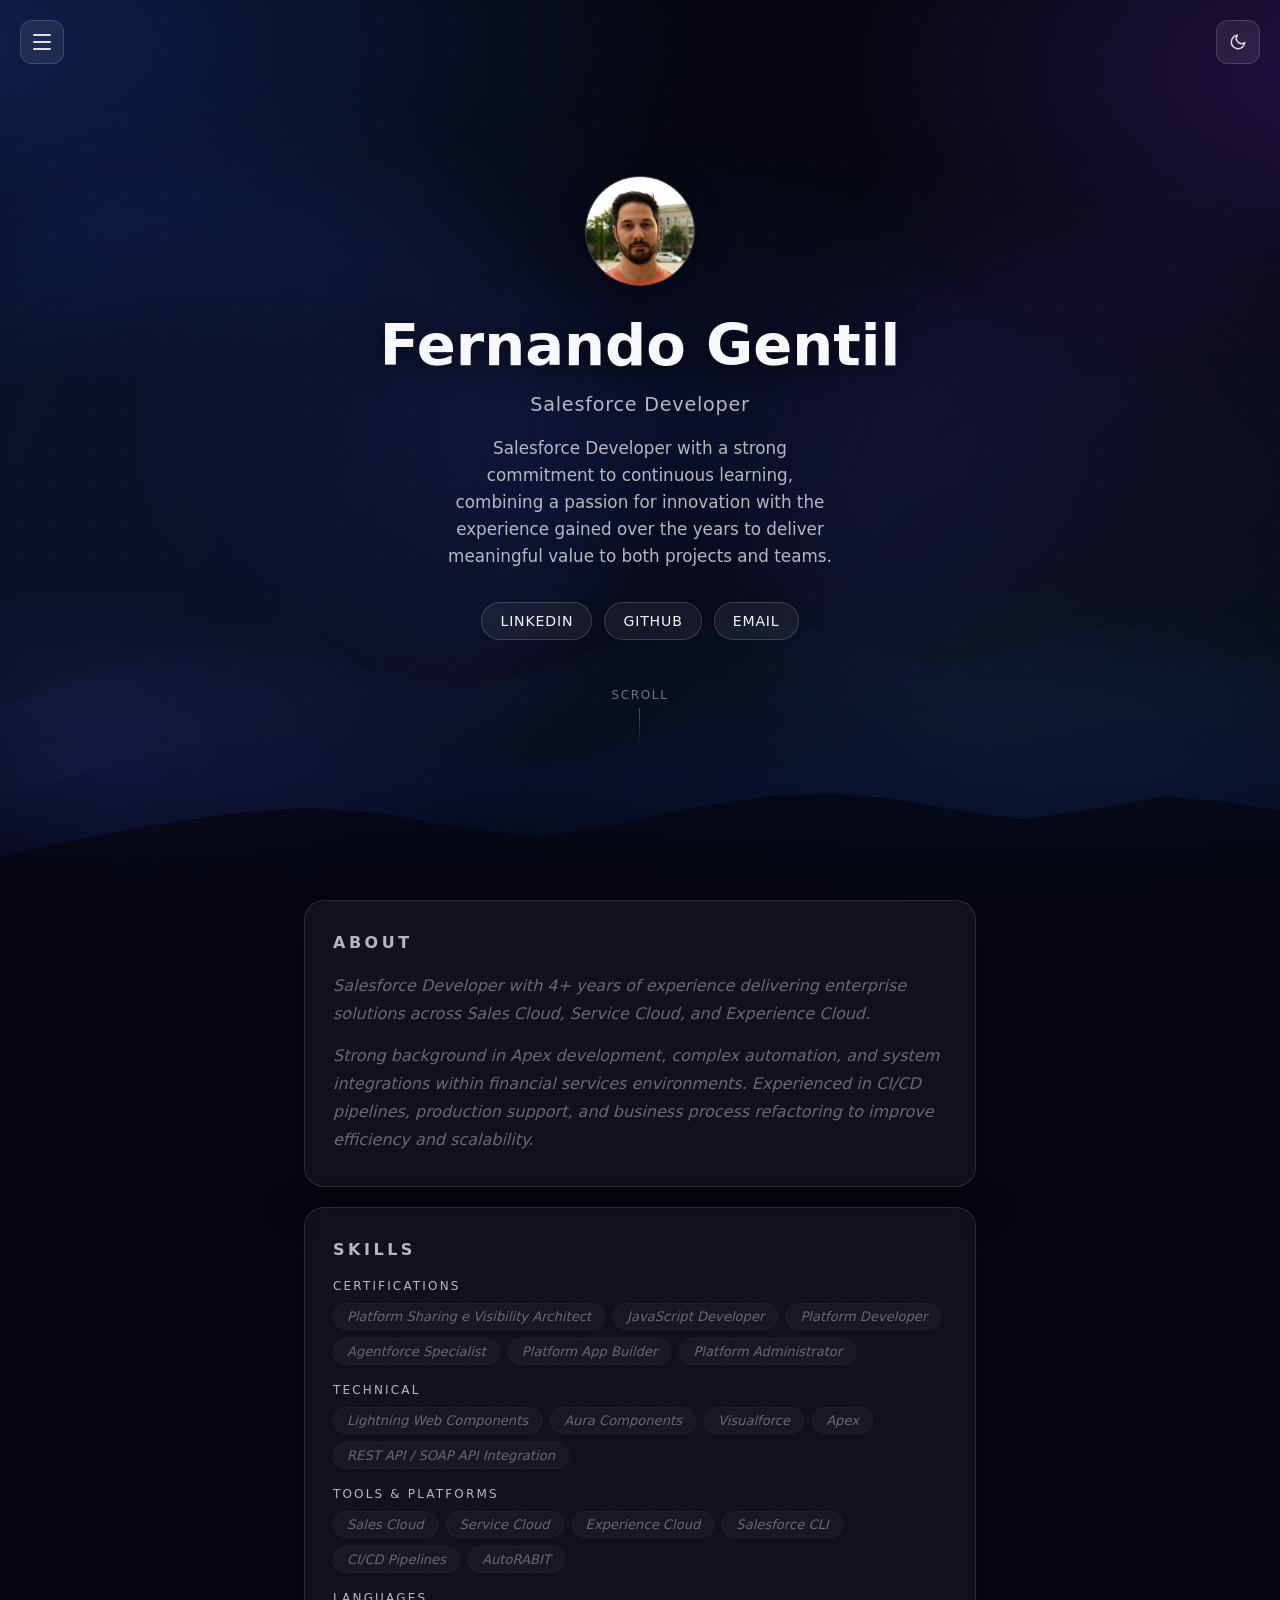
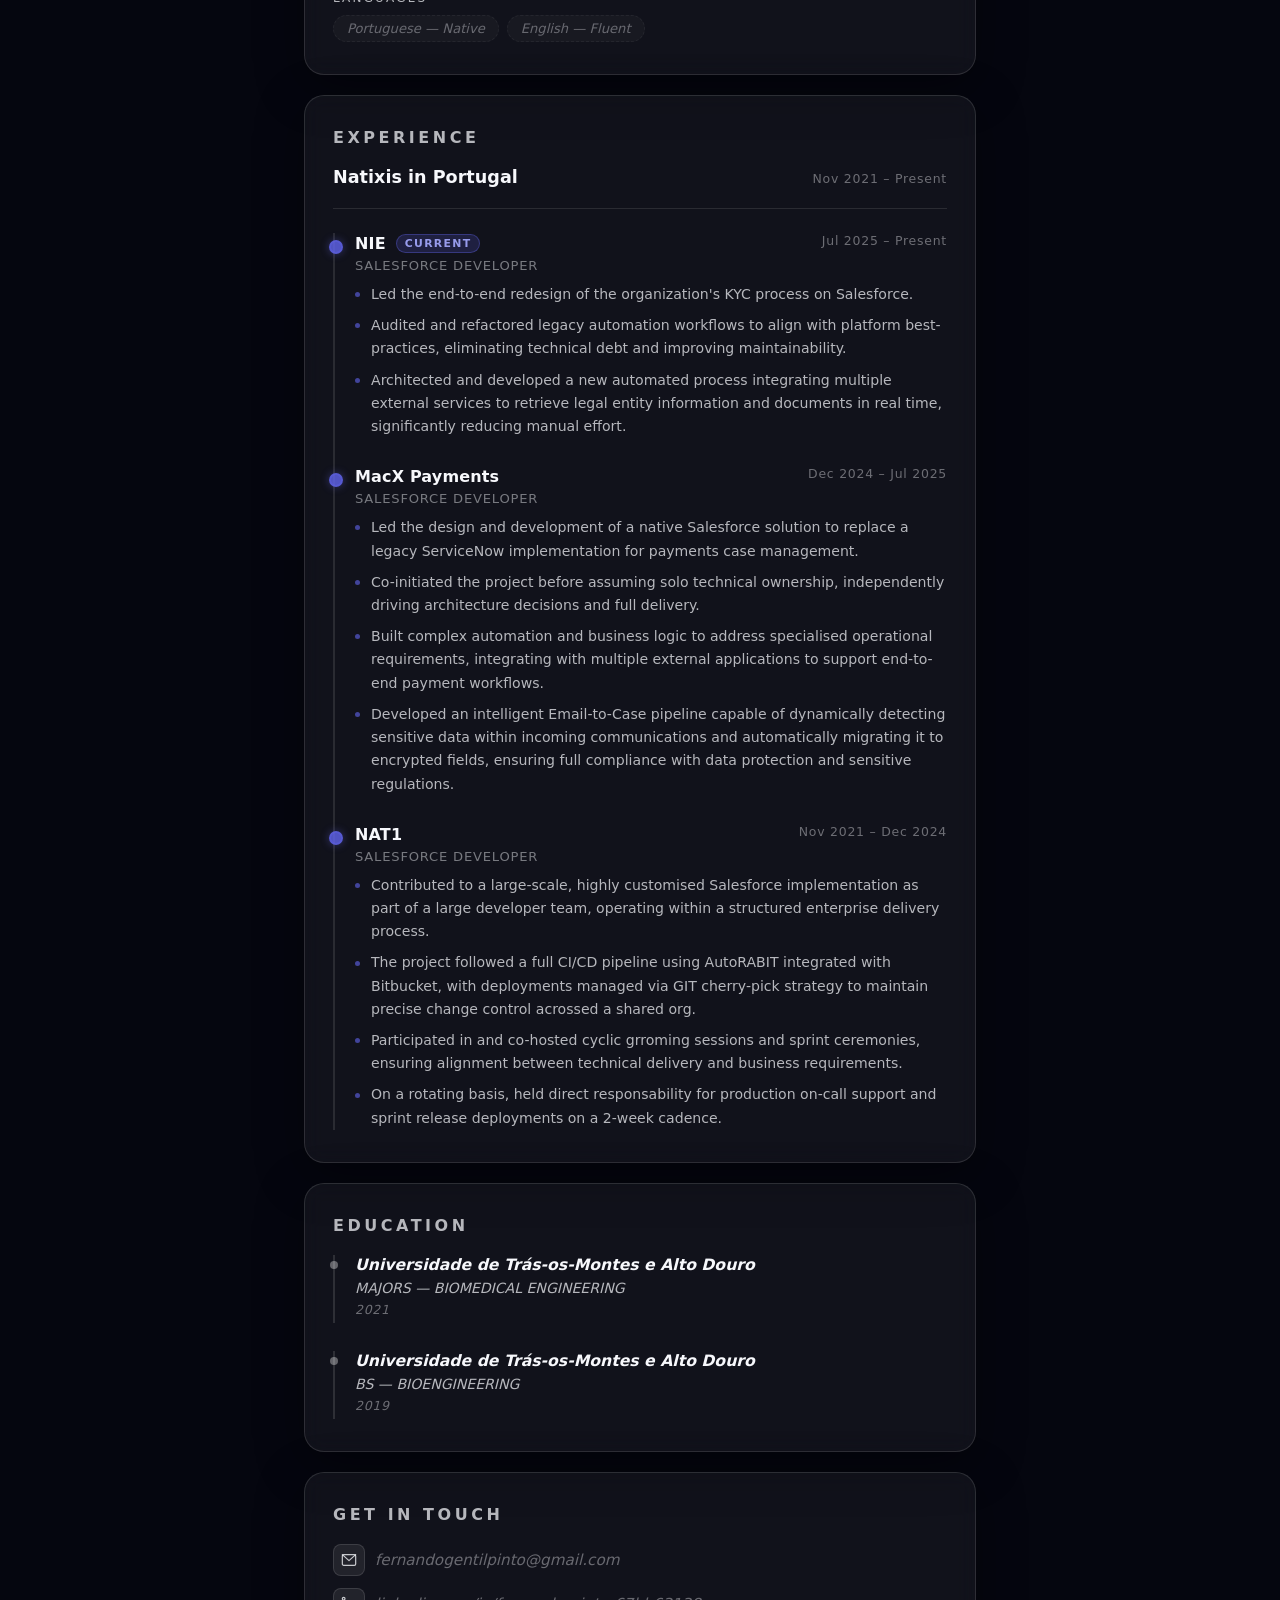
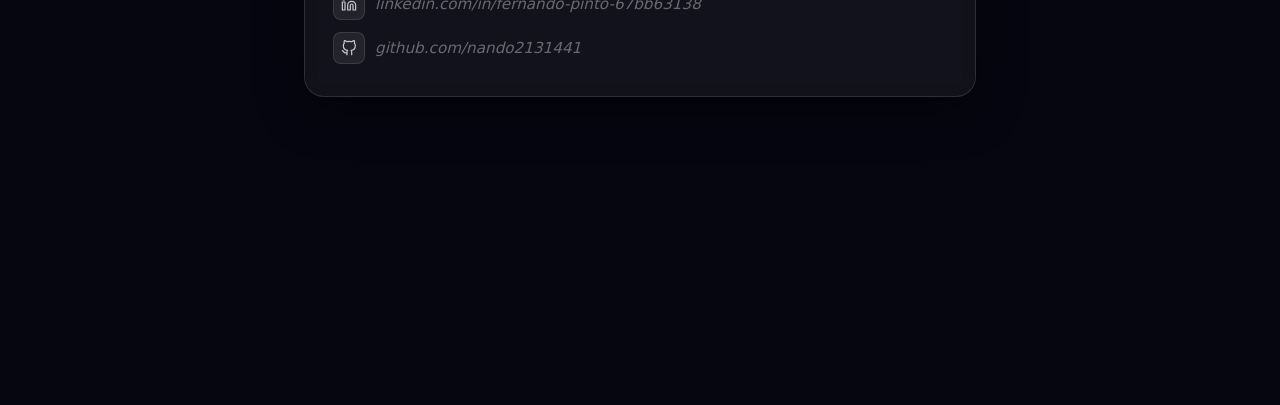
==== commit a07751c8: "Light/Dark mode" ====
--- a/aboutme/index.html
+++ b/aboutme/index.html
@@ -23,6 +23,10 @@
       <a href="/aboutme/" class="nav-link active" role="menuitem">About me</a>
     </div>
   </nav>
+  <button class="theme-toggle" id="theme-toggle" aria-label="Toggle colour scheme">
+    <svg class="icon-moon" viewBox="0 0 24 24" fill="none" stroke="currentColor" stroke-width="2" stroke-linecap="round" stroke-linejoin="round" aria-hidden="true"><path d="M21 12.79A9 9 0 1 1 11.21 3 7 7 0 0 0 21 12.79z"/></svg>
+    <svg class="icon-sun"  viewBox="0 0 24 24" fill="none" stroke="currentColor" stroke-width="2" stroke-linecap="round" stroke-linejoin="round" aria-hidden="true"><circle cx="12" cy="12" r="5"/><line x1="12" y1="1" x2="12" y2="3"/><line x1="12" y1="21" x2="12" y2="23"/><line x1="4.22" y1="4.22" x2="5.64" y2="5.64"/><line x1="18.36" y1="18.36" x2="19.78" y2="19.78"/><line x1="1" y1="12" x2="3" y2="12"/><line x1="21" y1="12" x2="23" y2="12"/><line x1="4.22" y1="19.78" x2="5.64" y2="18.36"/><line x1="18.36" y1="5.64" x2="19.78" y2="4.22"/></svg>
+  </button>
 
   <main class="content">
 
--- a/aboutme/style.css
+++ b/aboutme/style.css
@@ -209,6 +209,122 @@
 .nav-link:hover  { background: rgba(255,255,255,.1); color: #fff; }
 .nav-link.active { background: rgba(255,255,255,.12); color: #fff; }
 
+/* Theme toggle */
+.theme-toggle {
+  position: fixed;
+  top: 20px;
+  right: 20px;
+  z-index: 200;
+  width: 44px;
+  height: 44px;
+  padding: 0;
+  background: rgba(255,255,255,.08);
+  border: 1px solid rgba(255,255,255,.15);
+  border-radius: 12px;
+  cursor: pointer;
+  display: flex;
+  align-items: center;
+  justify-content: center;
+  backdrop-filter: blur(8px);
+  color: rgba(247,248,252,.88);
+  transition: background .15s, border-color .15s, color .15s;
+}
+
+.theme-toggle:hover { background: rgba(255,255,255,.14); border-color: rgba(255,255,255,.25); }
+.theme-toggle svg { width: 18px; height: 18px; }
+.theme-toggle .icon-sun  { display: none; }
+.theme-toggle .icon-moon { display: block; }
+
+body.light .theme-toggle { background: rgba(15,23,42,.07); border-color: rgba(15,23,42,.15); color: rgba(15,23,42,.75); }
+body.light .theme-toggle:hover { background: rgba(15,23,42,.13); }
+body.light .theme-toggle .icon-sun  { display: block; }
+body.light .theme-toggle .icon-moon { display: none; }
+
+/* ── Light mode ─────────────────────────────────── */
+body.light {
+  --text: #0f172a;
+  --muted: rgba(15,23,42,0.62);
+  --accent: #312e81;
+  --panel: rgba(255,255,255,0.72);
+  --panel-border: rgba(15,23,42,0.1);
+  background: #eef2ff;
+}
+
+body.light .bg-layer {
+  background:
+    radial-gradient(ellipse 110% 70% at -5% 5%,  rgba(147,197,253,.42) 0%, transparent 55%),
+    radial-gradient(ellipse 80%  65% at 105% 8%,  rgba(196,181,253,.36) 0%, transparent 52%),
+    radial-gradient(ellipse 90%  75% at 75% 105%, rgba(110,231,183,.26) 0%, transparent 55%),
+    radial-gradient(ellipse 55%  55% at 8%  92%,  rgba(199,210,254,.30) 0%, transparent 50%),
+    radial-gradient(ellipse 60%  50% at 50% 48%,  rgba(224,231,255,.55) 0%, transparent 70%),
+    #eef2ff;
+}
+
+body.light .bg-layer::before {
+  background-image: radial-gradient(circle, rgba(15,23,42,.055) 1px, transparent 1px);
+}
+
+body.light .stars::before {
+  background: linear-gradient(135deg, rgba(99,102,241,.14), rgba(147,197,253,.09));
+}
+
+body.light .stars::after {
+  background: linear-gradient(135deg, rgba(167,139,250,.12), rgba(52,211,153,.08));
+}
+
+body.light .mountains {
+  background: linear-gradient(180deg, transparent 0%, rgba(167,139,250,.20) 40%, rgba(139,92,246,.38) 100%);
+}
+
+body.light .mountains::before {
+  background: linear-gradient(180deg, transparent 0%, rgba(167,139,250,.16) 50%, rgba(139,92,246,.28) 100%);
+}
+
+body.light .mountains::after {
+  background: rgba(224,231,255,.60);
+}
+
+body.light .nav-toggle { background: rgba(15,23,42,.07); border-color: rgba(15,23,42,.15); }
+body.light .nav-toggle span { background: rgba(15,23,42,.78); }
+body.light .nav-menu { background: rgba(255,255,255,.88); border-color: rgba(15,23,42,.12); backdrop-filter: blur(14px); }
+body.light .nav-link { color: rgba(15,23,42,.72); }
+body.light .nav-link:hover  { background: rgba(15,23,42,.06); color: #0f172a; }
+body.light .nav-link.active { background: rgba(15,23,42,.08); color: #0f172a; }
+
+body.light .section { box-shadow: 0 12px 48px rgba(15,23,42,.08); }
+
+body.light .pill { background: rgba(15,23,42,.06); border-color: rgba(15,23,42,.12); color: rgba(15,23,42,.78); }
+body.light .pill.placeholder { color: rgba(15,23,42,.35); }
+
+body.light .skill-label { color: rgba(15,23,42,.5); }
+body.light .section h2    { color: rgba(15,23,42,.5); }
+
+body.light .tl-entry { border-left-color: rgba(15,23,42,.15); }
+body.light .tl-entry::before { background: rgba(15,23,42,.28); }
+body.light .tl-org  { color: var(--text); }
+body.light .tl-role { color: var(--muted); }
+body.light .tl-date { color: rgba(15,23,42,.38); }
+
+body.light .exp-company-header { border-bottom-color: rgba(15,23,42,.1); }
+body.light .exp-projects { border-left-color: rgba(15,23,42,.15); }
+body.light .exp-project::before { background: rgba(99,102,241,.65); border-color: rgba(99,102,241,.22); box-shadow: 0 0 8px rgba(99,102,241,.2); }
+body.light .exp-project-name { color: var(--text); }
+body.light .exp-project .tl-role { color: rgba(15,23,42,.42); }
+body.light .exp-badge--current { background: rgba(99,102,241,.1); border-color: rgba(99,102,241,.28); color: rgba(67,56,202,.9); }
+
+body.light .tl-desc-list li { color: var(--muted); }
+body.light .tl-desc-list li::before { background: rgba(99,102,241,.45); }
+
+body.light .contact-link { color: rgba(15,23,42,.72); }
+body.light .contact-link:hover { color: #0f172a; }
+body.light .contact-link .icon { background: rgba(15,23,42,.06); border-color: rgba(15,23,42,.12); }
+
+body.light .hero-link { color: var(--accent); background: rgba(15,23,42,.05); border-color: rgba(15,23,42,.14); }
+body.light .hero-link:hover { background: rgba(15,23,42,.1); border-color: rgba(15,23,42,.22); }
+body.light .scroll-hint { color: rgba(15,23,42,.5); }
+body.light .scroll-hint::after { background: linear-gradient(180deg, rgba(15,23,42,.4), transparent); }
+body.light .placeholder { color: rgba(15,23,42,.32); }
+
 /* Content */
 .content {
   position: relative;
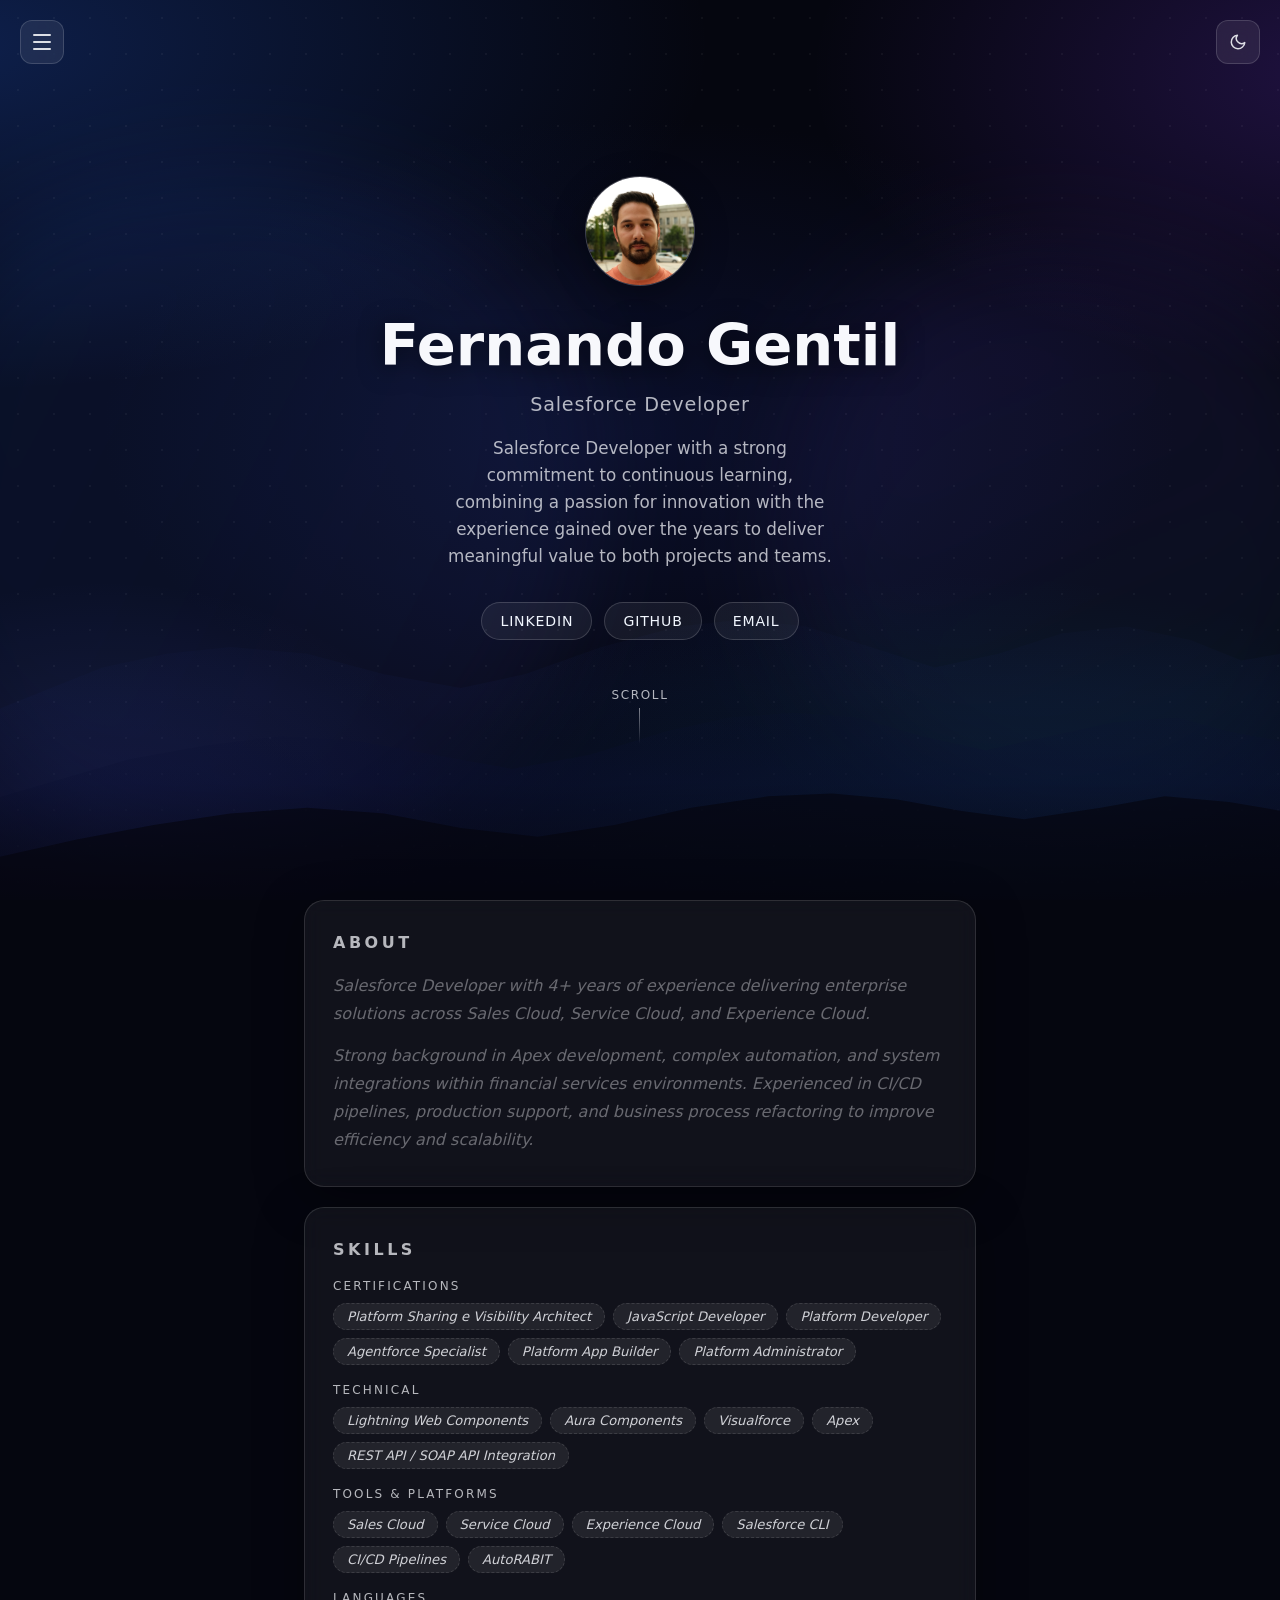
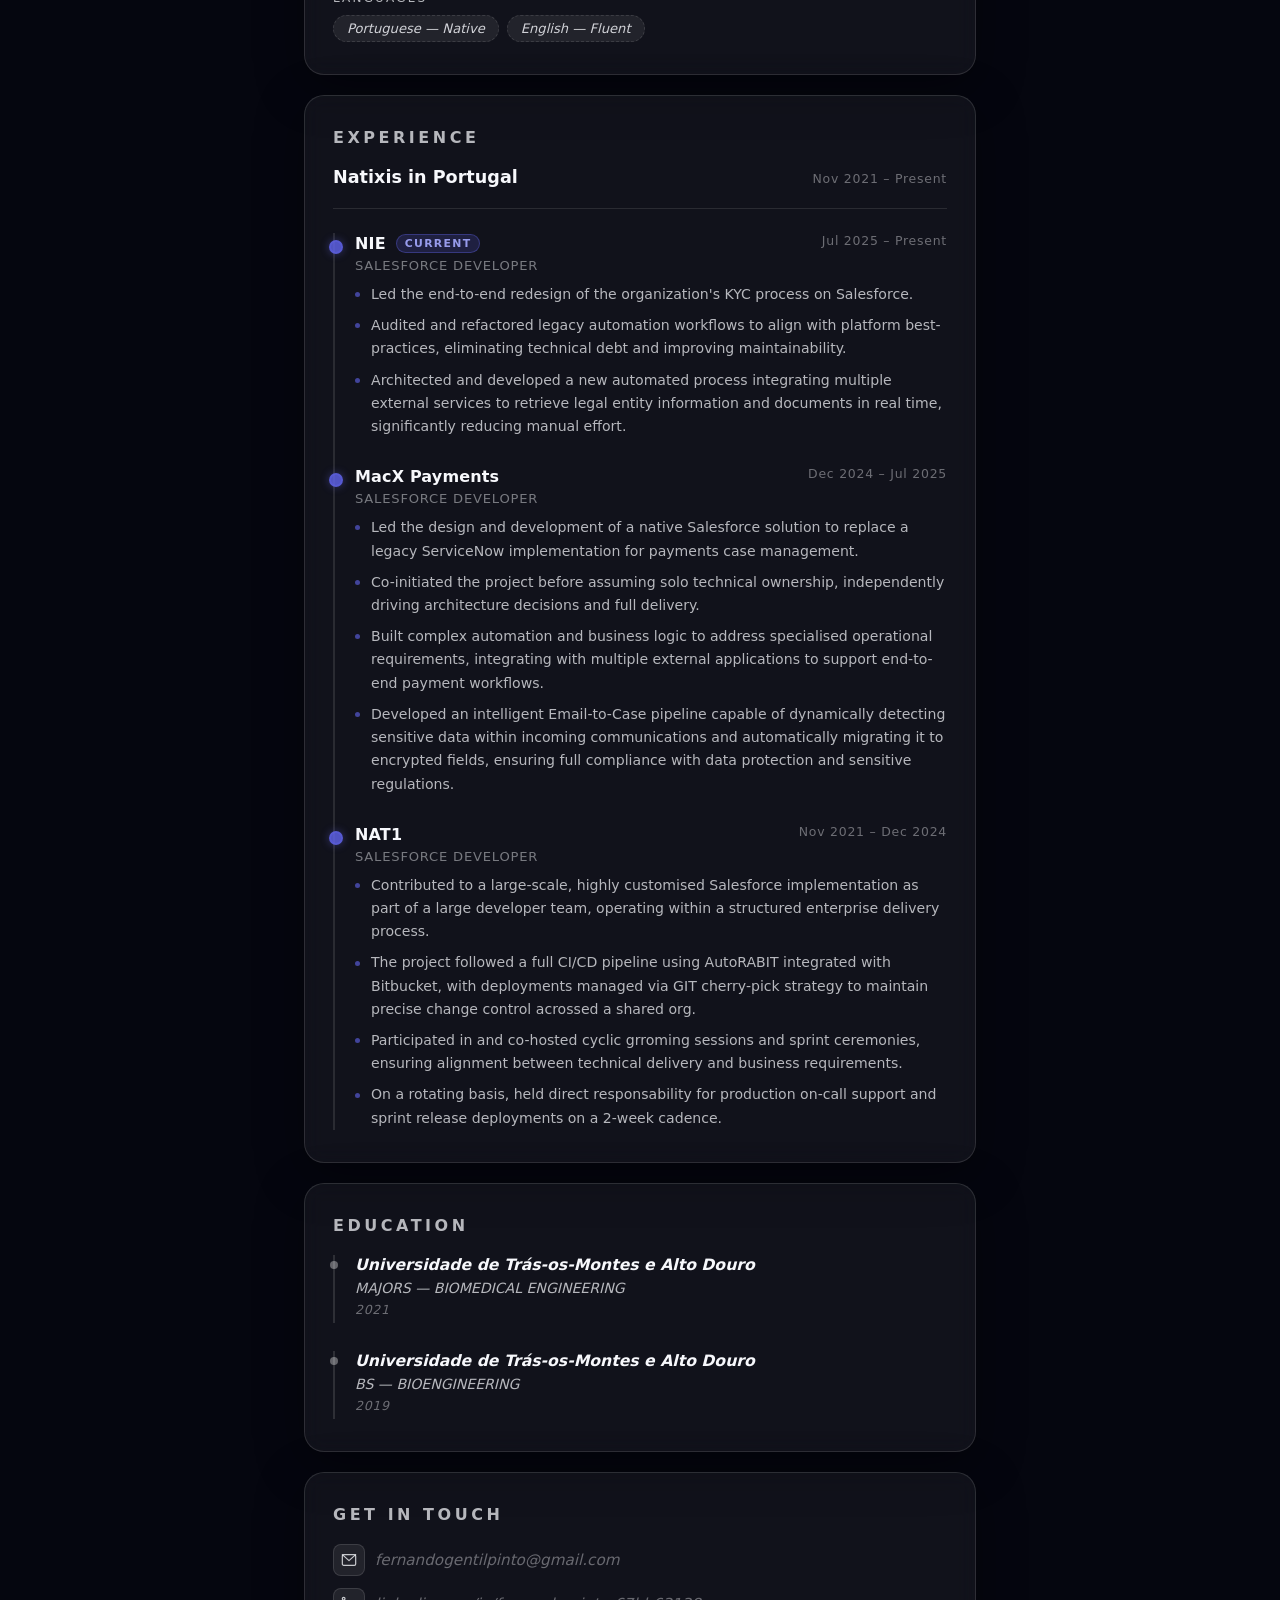
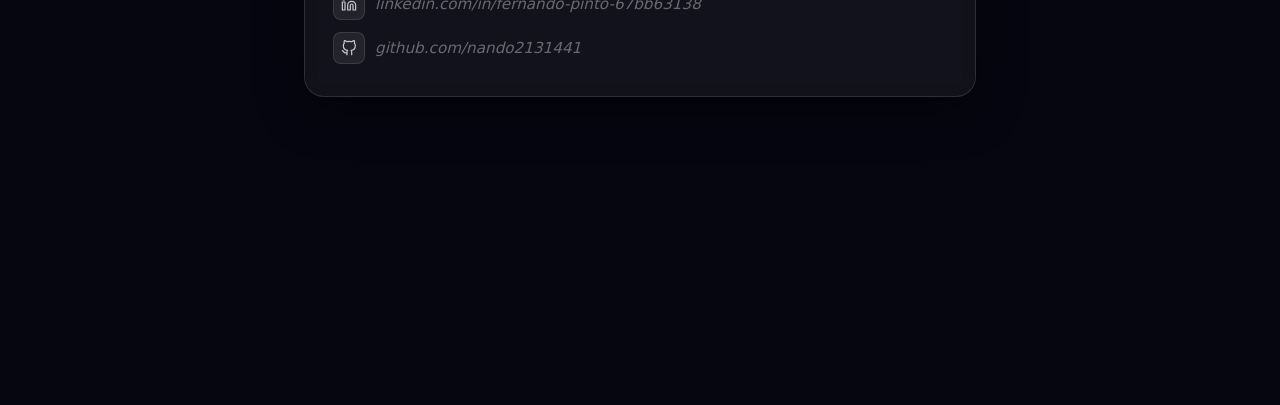
==== commit 52db0815: "New NASA Space Tab" ====
--- a/aboutme/index.html
+++ b/aboutme/index.html
@@ -21,6 +21,7 @@
     <div class="nav-menu" id="nav-menu" role="menu">
       <a href="/" class="nav-link" role="menuitem">Home</a>
       <a href="/aboutme/" class="nav-link active" role="menuitem">About me</a>
+      <a href="/space/" class="nav-link" role="menuitem">Space</a>
     </div>
   </nav>
   <button class="theme-toggle" id="theme-toggle" aria-label="Toggle colour scheme">
--- a/aboutme/style.css
+++ b/aboutme/style.css
@@ -695,6 +695,23 @@
 
 .contact-link .icon svg { width: 16px; height: 16px; }
 
+/* Scroll animations */
+.anim-item {
+  opacity: 0;
+  transform: translateY(28px);
+  transition: opacity .6s cubic-bezier(.22,.68,0,1.2), transform .6s cubic-bezier(.22,.68,0,1.2);
+  transition-delay: var(--anim-delay, 0ms);
+}
+
+.anim-item.visible {
+  opacity: 1;
+  transform: translateY(0);
+}
+
+@media (prefers-reduced-motion: reduce) {
+  .anim-item { transition: none; opacity: 1; transform: none; }
+}
+
 @media (max-width: 640px) {
   .content { padding: 0 16px 32vh; }
   .section  { padding: 24px 18px; border-radius: 16px; }
